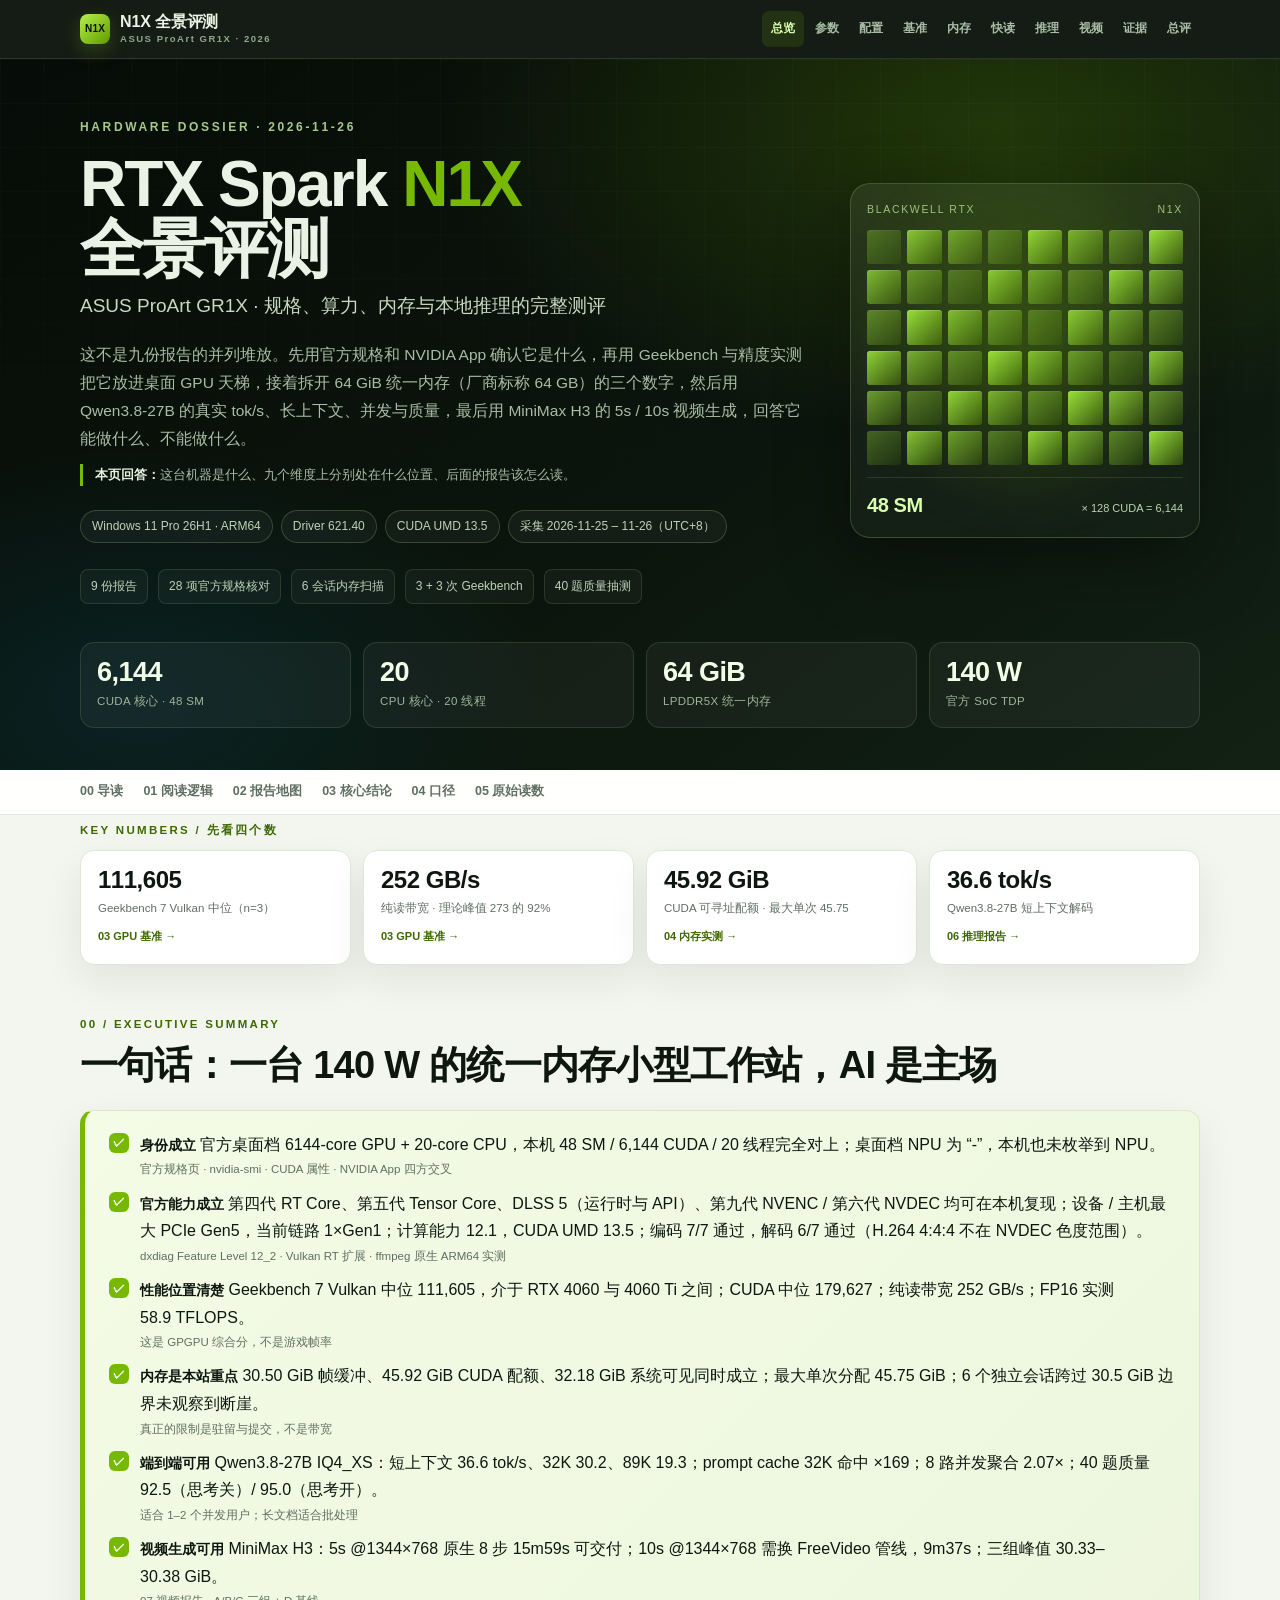
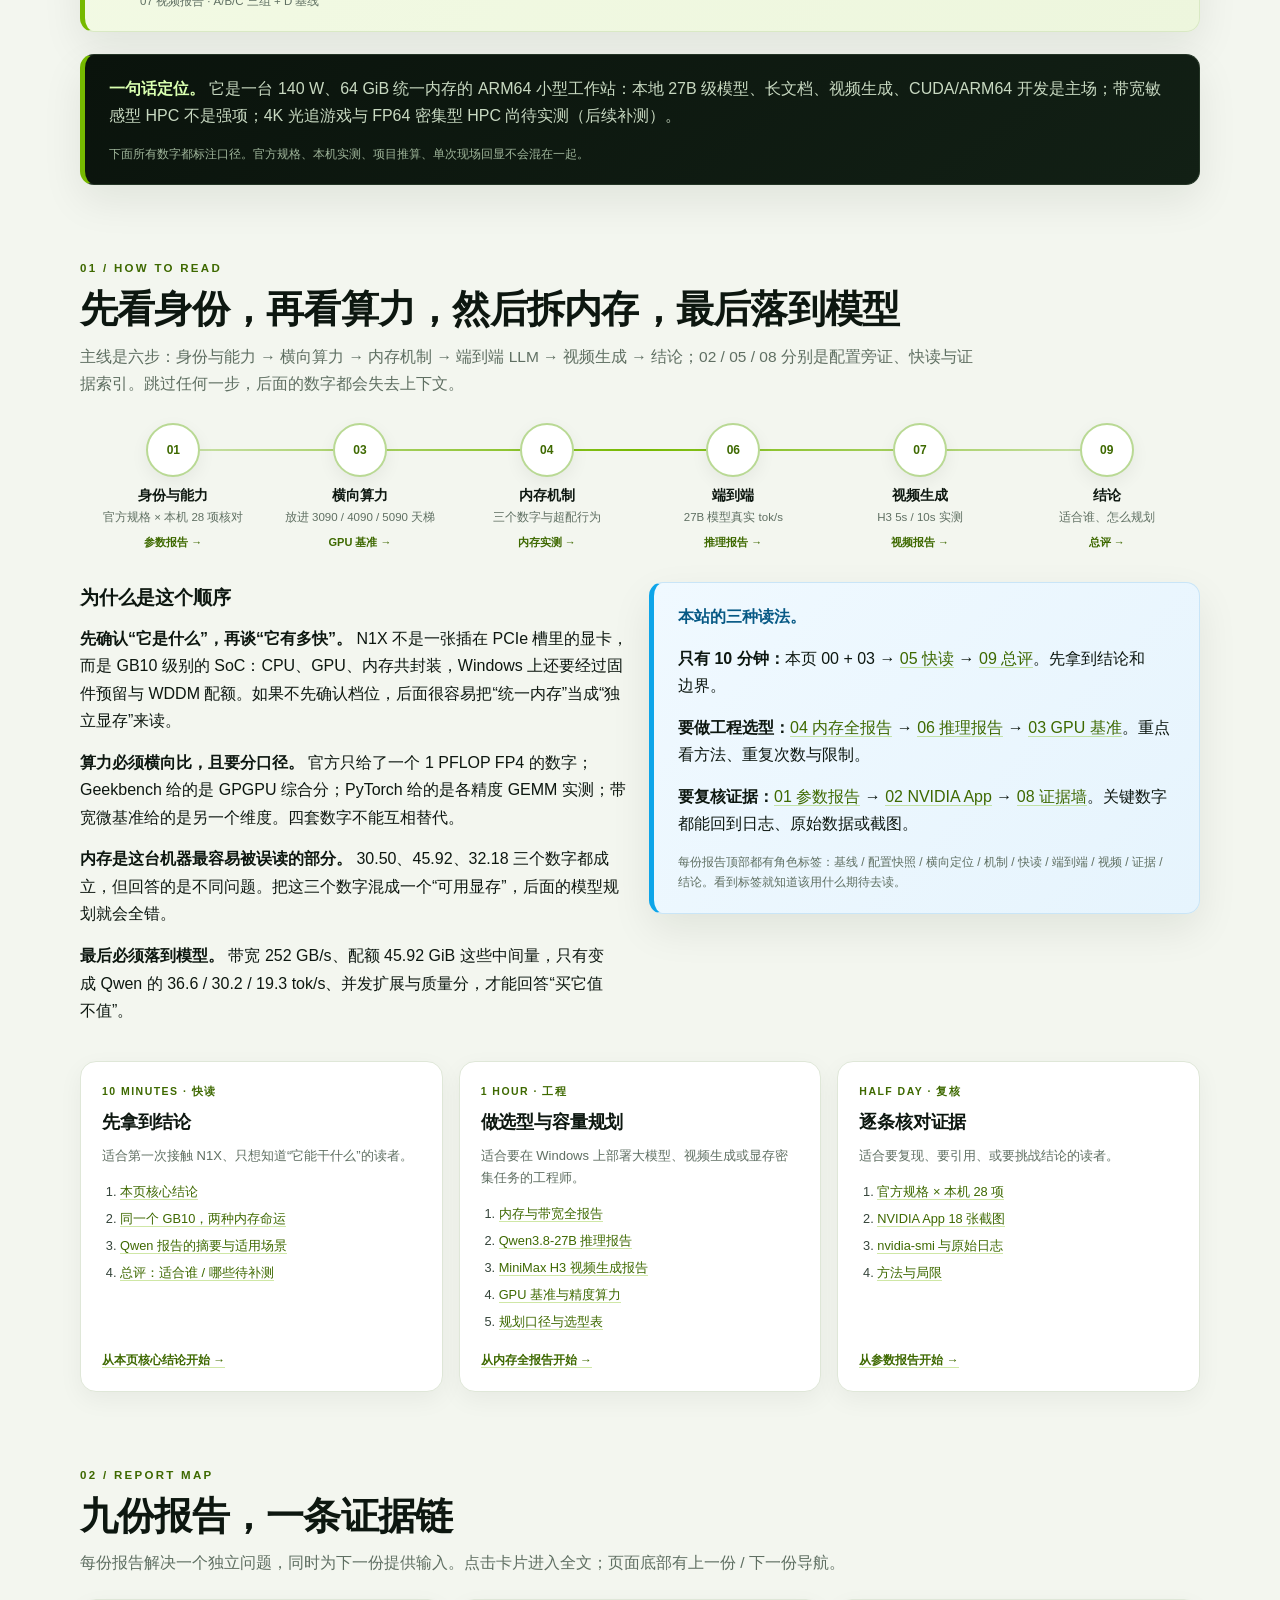
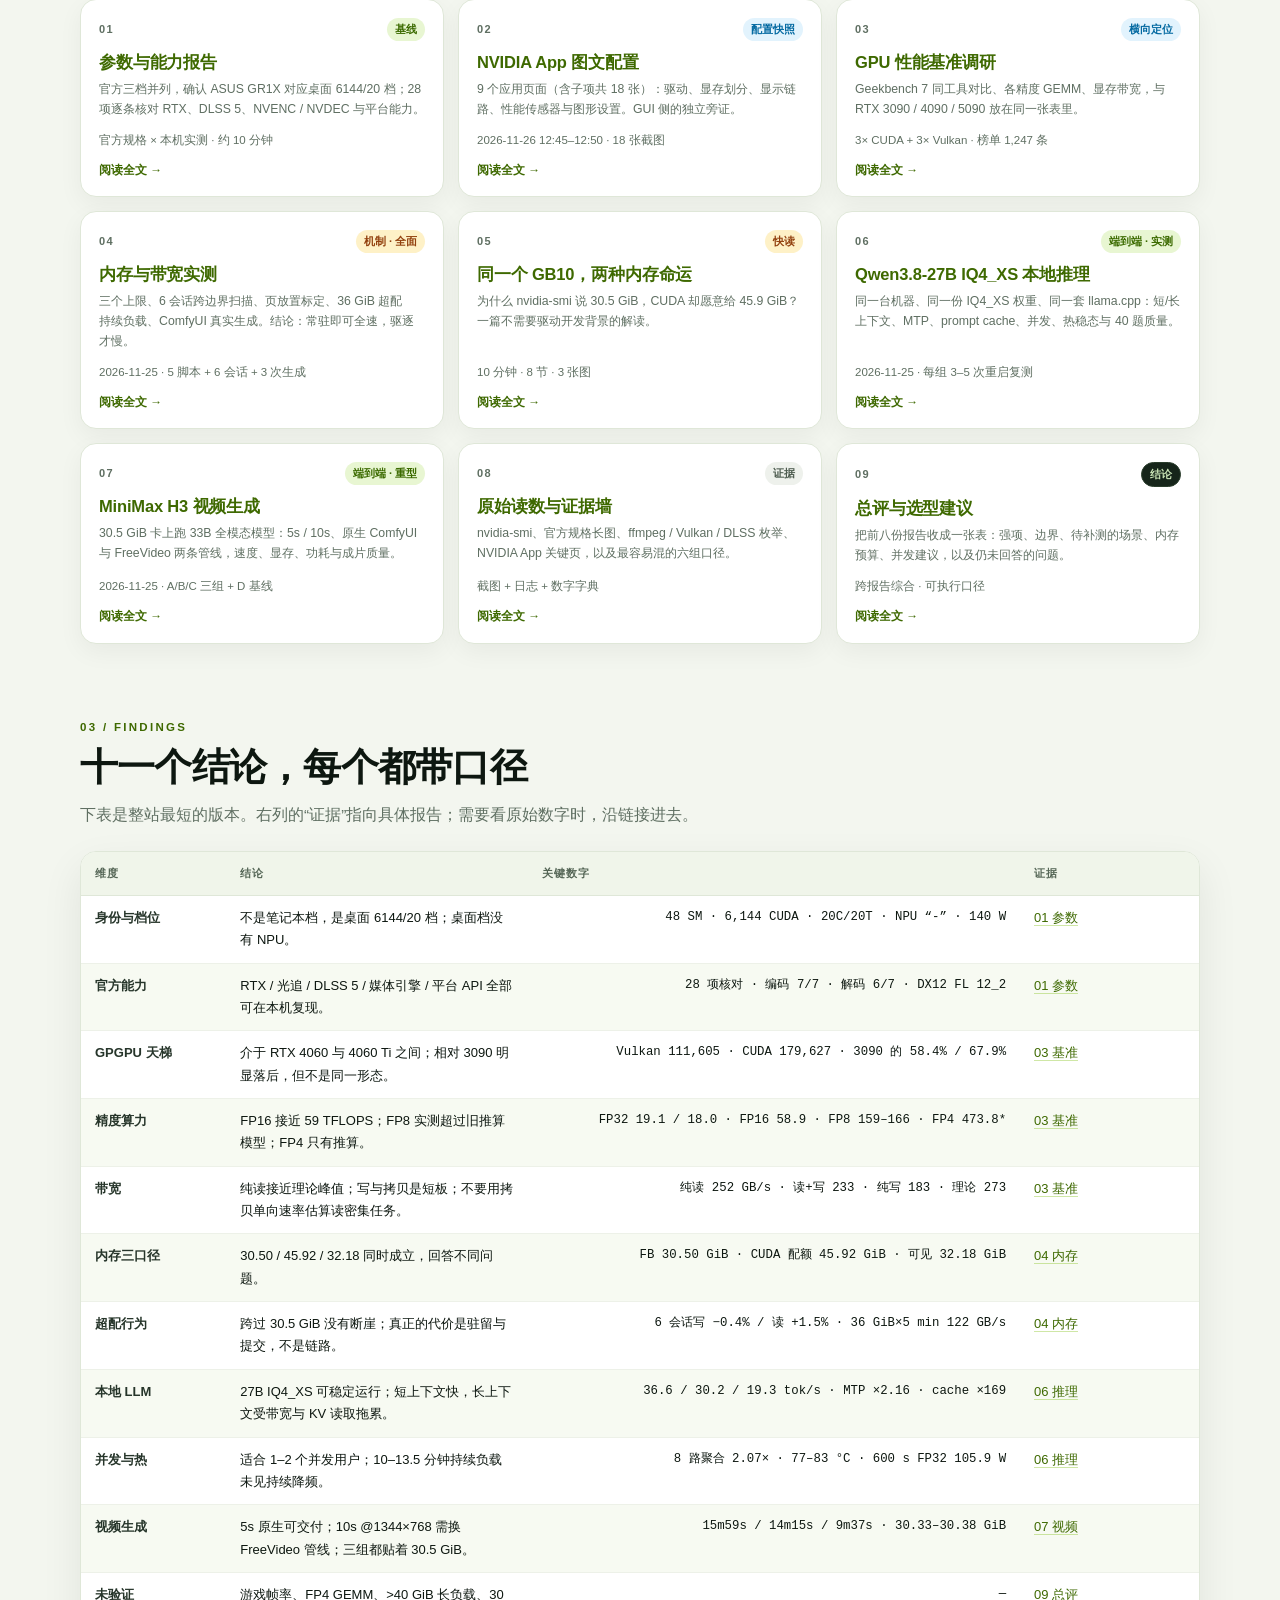
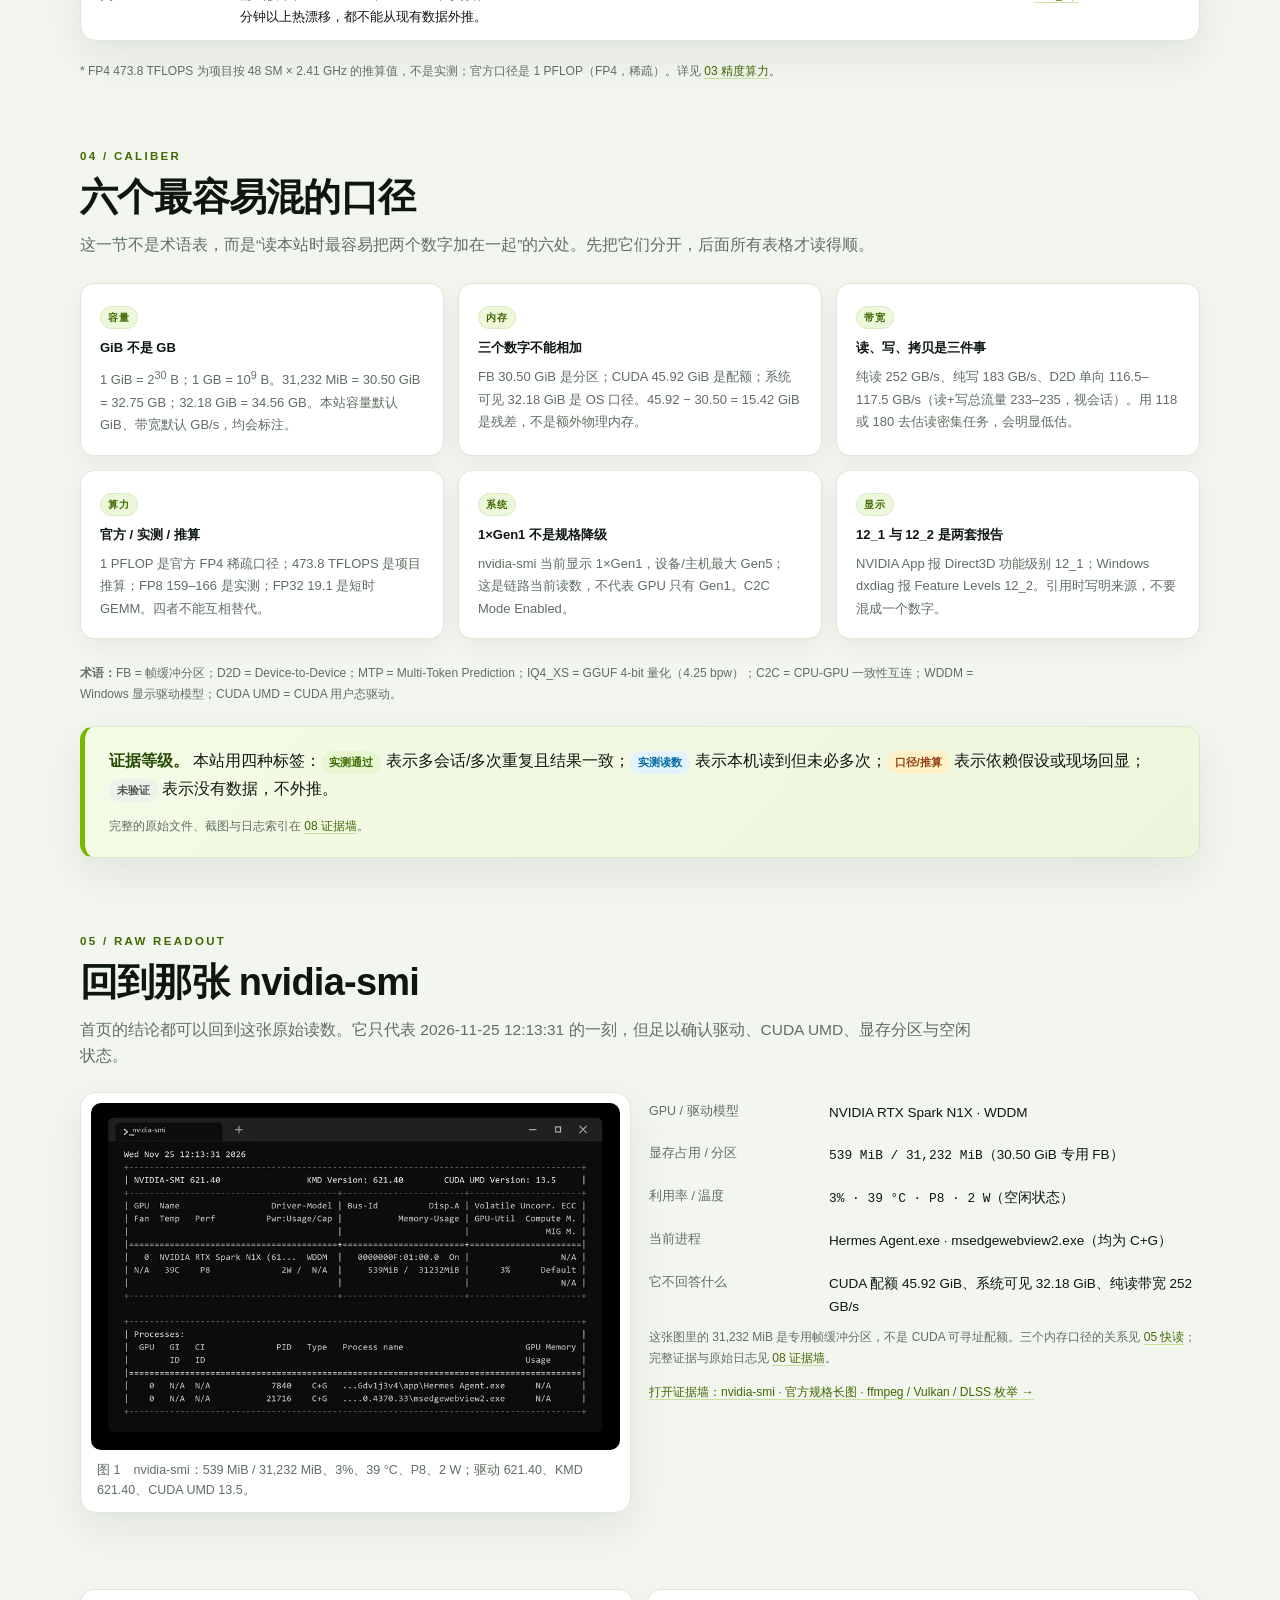
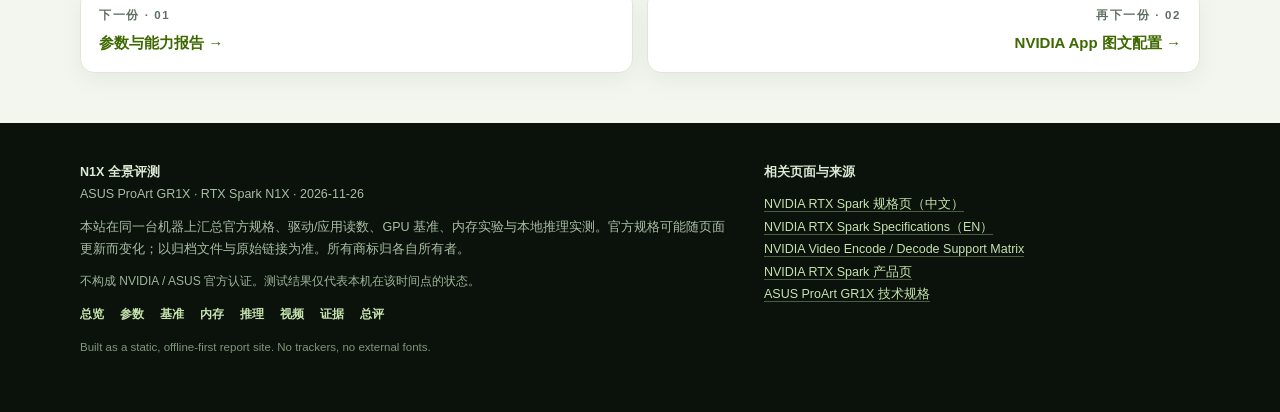
==== index.html @ 232b4c3b "站点发布版：N1X RTX Spark 全景评测（9 份报告 + 总览） 纯静态站点，WebP 图片与证据截图；原始日志不随仓库发布。发布用 Actions 白名单，只上传 HTML / assets" ====
<!doctype html>
<html lang="zh-CN">
<head>
<meta charset="utf-8">
<meta name="viewport" content="width=device-width,initial-scale=1">
<title>RTX Spark N1X 全景评测 · ASUS ProArt GR1X</title>
<meta name="description" content="ASUS ProArt GR1X（NVIDIA RTX Spark N1X）的规格、算力、内存与本地推理完整评测。九份报告组成一条证据链：官方规格、NVIDIA App、GPU 基准、内存实测与快读、Qwen3.8-27B 推理、MiniMax H3 视频生成、证据墙与总评。">
<link rel="stylesheet" href="assets/site.css">
<link rel="icon" href="assets/favicon.svg" type="image/svg+xml">
</head>
<body>
<a class="skip-link" href="#main">跳到正文</a>
<div class="progress-bar" aria-hidden="true"></div>

<header class="topbar">
  <div class="wrap">
    <a class="brand" href="index.html"><span class="mark">N1X</span><span>N1X 全景评测<small>ASUS ProArt GR1X · 2026</small></span></a>
    <button class="nav-toggle" type="button" aria-expanded="false" aria-controls="site-nav">目录</button>
    <nav class="nav" id="site-nav" aria-label="站点导航">
      <a href="index.html" class="active">总览</a>
      <a href="spec.html">参数</a>
      <a href="nvidia-app.html">配置</a>
      <a href="benchmark.html">基准</a>
      <a href="memory.html">内存</a>
      <a href="memory-story.html">快读</a>
      <a href="qwen.html">推理</a>
      <a href="h3.html">视频</a>
      <a href="evidence.html">证据</a>
      <a href="verdict.html">总评</a>
    </nav>
  </div>
</header>

<header class="hero">
  <div class="wrap hero-grid">
    <div>
      <div class="eyebrow">Hardware dossier · 2026-11-26</div>
      <h1>RTX Spark <span>N1X</span><br>全景评测</h1>
      <p class="sub">ASUS ProArt GR1X · 规格、算力、内存与本地推理的完整测评</p>
      <p class="lede">这不是九份报告的并列堆放。先用官方规格和 NVIDIA App 确认它是什么，再用 Geekbench 与精度实测把它放进桌面 GPU 天梯，接着拆开 64 GiB 统一内存（厂商标称 64 GB）的三个数字，然后用 Qwen3.8-27B 的真实 tok/s、长上下文、并发与质量，最后用 MiniMax H3 的 5s / 10s 视频生成，回答它能做什么、不能做什么。</p>
    <p class="page-q"><b>本页回答：</b>这台机器是什么、九个维度上分别处在什么位置、后面的报告该怎么读。</p>
      <div class="meta">
        <span>Windows 11 Pro 26H1 · ARM64</span>
        <span>Driver 621.40</span>
        <span>CUDA UMD 13.5</span>
        <span>采集 2026-11-25 – 11-26（UTC+8）</span>
      </div>
      <div class="hero-notes">
        <span>9 份报告</span><span>28 项官方规格核对</span><span>6 会话内存扫描</span><span>3 + 3 次 Geekbench</span><span>40 题质量抽测</span>
      </div>
    </div>
    <div class="chip" aria-label="48 个 SM 示意图">
      <div class="chip-head"><span>Blackwell RTX</span><span>N1X</span></div>
      <div class="sm-grid">
        <i style="--o:0.35"></i><i style="--o:0.85"></i><i style="--o:0.64"></i><i style="--o:0.42"></i><i style="--o:0.92"></i><i style="--o:0.71"></i><i style="--o:0.49"></i><i style="--o:0.99"></i>
        <i style="--o:0.78"></i><i style="--o:0.56"></i><i style="--o:0.35"></i><i style="--o:0.85"></i><i style="--o:0.64"></i><i style="--o:0.42"></i><i style="--o:0.92"></i><i style="--o:0.71"></i>
        <i style="--o:0.49"></i><i style="--o:0.99"></i><i style="--o:0.78"></i><i style="--o:0.56"></i><i style="--o:0.35"></i><i style="--o:0.85"></i><i style="--o:0.64"></i><i style="--o:0.42"></i>
        <i style="--o:0.92"></i><i style="--o:0.71"></i><i style="--o:0.49"></i><i style="--o:0.99"></i><i style="--o:0.78"></i><i style="--o:0.56"></i><i style="--o:0.35"></i><i style="--o:0.85"></i>
        <i style="--o:0.64"></i><i style="--o:0.42"></i><i style="--o:0.92"></i><i style="--o:0.71"></i><i style="--o:0.49"></i><i style="--o:0.99"></i><i style="--o:0.78"></i><i style="--o:0.56"></i>
        <i style="--o:0.35"></i><i style="--o:0.85"></i><i style="--o:0.64"></i><i style="--o:0.42"></i><i style="--o:0.92"></i><i style="--o:0.71"></i><i style="--o:0.49"></i><i style="--o:0.99"></i>
      </div>
      <div class="chip-foot"><b>48 SM</b><span>× 128 CUDA = 6,144</span></div>
    </div>
  </div>
  <div class="wrap stat-grid">
    <div class="stat"><b>6,144</b><span>CUDA 核心 · 48 SM</span></div>
    <div class="stat"><b>20</b><span>CPU 核心 · 20 线程</span></div>
    <div class="stat"><b>64 GiB</b><span>LPDDR5X 统一内存</span></div>
    <div class="stat"><b>140 W</b><span>官方 SoC TDP</span></div>
  </div>
</header>

<nav class="toc" aria-label="本页目录">
  <div class="wrap">
    <a href="#summary">00 导读</a><a href="#logic">01 阅读逻辑</a><a href="#map">02 报告地图</a>
    <a href="#findings">03 核心结论</a><a href="#caliber">04 口径</a><a href="#raw">05 原始读数</a>
  </div>
</nav>

<main class="wrap" id="main">

<div class="kicker" style="margin:6px 0 10px">Key numbers / 先看四个数</div>
<div class="kpi-band" style="margin-top:0;margin-bottom:6px">
  <div class="kpi"><b>111,605</b><span>Geekbench 7 Vulkan 中位（n=3）</span><a href="benchmark.html#s-gb7">03 GPU 基准 →</a></div>
  <div class="kpi"><b>252 GB/s</b><span>纯读带宽 · 理论峰值 273 的 92%</span><a href="benchmark.html#s-bandwidth">03 GPU 基准 →</a></div>
  <div class="kpi"><b>45.92 GiB</b><span>CUDA 可寻址配额 · 最大单次 45.75</span><a href="memory.html#limits">04 内存实测 →</a></div>
  <div class="kpi"><b>36.6 tok/s</b><span>Qwen3.8-27B 短上下文解码</span><a href="qwen.html#results">06 推理报告 →</a></div>
</div>

<section id="summary">
  <div class="kicker">00 / Executive summary</div>
  <h2>一句话：一台 140 W 的统一内存小型工作站，AI 是主场</h2>
  <div class="callout">
    <ul class="checklist">
      <li><span class="ck">✓</span><div><b>身份成立</b> 官方桌面档 6144-core GPU + 20-core CPU，本机 48 SM / 6,144 CUDA / 20 线程完全对上；桌面档 NPU 为 “-”，本机也未枚举到 NPU。<span class="tiny">官方规格页 · nvidia-smi · CUDA 属性 · NVIDIA App 四方交叉</span></div></li>
      <li><span class="ck">✓</span><div><b>官方能力成立</b> 第四代 RT Core、第五代 Tensor Core、DLSS 5（运行时与 API）、第九代 NVENC / 第六代 NVDEC 均可在本机复现；设备 / 主机最大 PCIe Gen5，当前链路 1×Gen1；计算能力 12.1，CUDA UMD 13.5；编码 7/7 通过，解码 6/7 通过（H.264 4:4:4 不在 NVDEC 色度范围）。<span class="tiny">dxdiag Feature Level 12_2 · Vulkan RT 扩展 · ffmpeg 原生 ARM64 实测</span></div></li>
      <li><span class="ck">✓</span><div><b>性能位置清楚</b> Geekbench 7 Vulkan 中位 111,605，介于 RTX 4060 与 4060 Ti 之间；CUDA 中位 179,627；纯读带宽 252 GB/s；FP16 实测 58.9 TFLOPS。<span class="tiny">这是 GPGPU 综合分，不是游戏帧率</span></div></li>
      <li><span class="ck">✓</span><div><b>内存是本站重点</b> 30.50 GiB 帧缓冲、45.92 GiB CUDA 配额、32.18 GiB 系统可见同时成立；最大单次分配 45.75 GiB；6 个独立会话跨过 30.5 GiB 边界未观察到断崖。<span class="tiny">真正的限制是驻留与提交，不是带宽</span></div></li>
      <li><span class="ck">✓</span><div><b>端到端可用</b> Qwen3.8-27B IQ4_XS：短上下文 36.6 tok/s、32K 30.2、89K 19.3；prompt cache 32K 命中 ×169；8 路并发聚合 2.07×；40 题质量 92.5（思考关）/ 95.0（思考开）。<span class="tiny">适合 1–2 个并发用户；长文档适合批处理</span></div></li>
      <li><span class="ck">✓</span><div><b>视频生成可用</b> MiniMax H3：5s @1344×768 原生 8 步 15m59s 可交付；10s @1344×768 需换 FreeVideo 管线，9m37s；三组峰值 30.33–30.38 GiB。<span class="tiny">07 视频报告 · A/B/C 三组 + D 基线</span></div></li>
    </ul>
  </div>
  <div class="callout dark">
    <p><strong>一句话定位。</strong> 它是一台 140 W、64 GiB 统一内存的 ARM64 小型工作站：本地 27B 级模型、长文档、视频生成、CUDA/ARM64 开发是主场；带宽敏感型 HPC 不是强项；4K 光追游戏与 FP64 密集型 HPC 尚待实测（后续补测）。</p>
    <p class="small" style="color:#9fb59a;margin-bottom:0">下面所有数字都标注口径。官方规格、本机实测、项目推算、单次现场回显不会混在一起。</p>
  </div>
</section>

<section id="logic">
  <div class="kicker">01 / How to read</div>
  <h2>先看身份，再看算力，然后拆内存，最后落到模型</h2>
  <p class="lead">主线是六步：身份与能力 → 横向算力 → 内存机制 → 端到端 LLM → 视频生成 → 结论；02 / 05 / 08 分别是配置旁证、快读与证据索引。跳过任何一步，后面的数字都会失去上下文。</p>

  <div class="chain" aria-label="阅读逻辑链">
    <div class="chain-step"><div class="dot">01</div><div><b>身份与能力</b><span>官方规格 × 本机 28 项核对</span><a href="spec.html">参数报告 →</a></div></div>
    <div class="chain-step"><div class="dot">03</div><div><b>横向算力</b><span>放进 3090 / 4090 / 5090 天梯</span><a href="benchmark.html">GPU 基准 →</a></div></div>
    <div class="chain-step"><div class="dot">04</div><div><b>内存机制</b><span>三个数字与超配行为</span><a href="memory.html">内存实测 →</a></div></div>
    <div class="chain-step"><div class="dot">06</div><div><b>端到端</b><span>27B 模型真实 tok/s</span><a href="qwen.html">推理报告 →</a></div></div>
    <div class="chain-step"><div class="dot">07</div><div><b>视频生成</b><span>H3 5s / 10s 实测</span><a href="h3.html">视频报告 →</a></div></div>
    <div class="chain-step"><div class="dot">09</div><div><b>结论</b><span>适合谁、怎么规划</span><a href="verdict.html">总评 →</a></div></div>
  </div>

  <div class="grid-2" style="margin-top:28px">
    <div>
      <h3 style="margin-top:0">为什么是这个顺序</h3>
      <p><b>先确认“它是什么”，再谈“它有多快”。</b> N1X 不是一张插在 PCIe 槽里的显卡，而是 GB10 级别的 SoC：CPU、GPU、内存共封装，Windows 上还要经过固件预留与 WDDM 配额。如果不先确认档位，后面很容易把“统一内存”当成“独立显存”来读。</p>
      <p><b>算力必须横向比，且要分口径。</b> 官方只给了一个 1 PFLOP FP4 的数字；Geekbench 给的是 GPGPU 综合分；PyTorch 给的是各精度 GEMM 实测；带宽微基准给的是另一个维度。四套数字不能互相替代。</p>
      <p><b>内存是这台机器最容易被误读的部分。</b> 30.50、45.92、32.18 三个数字都成立，但回答的是不同问题。把这三个数字混成一个“可用显存”，后面的模型规划就会全错。</p>
      <p><b>最后必须落到模型。</b> 带宽 252 GB/s、配额 45.92 GiB 这些中间量，只有变成 Qwen 的 36.6 / 30.2 / 19.3 tok/s、并发扩展与质量分，才能回答“买它值不值”。</p>
    </div>
    <div class="callout blue" style="margin-top:0">
      <p><strong>本站的三种读法。</strong></p>
      <p><b>只有 10 分钟：</b>本页 00 + 03 → <a href="memory-story.html">05 快读</a> → <a href="verdict.html">09 总评</a>。先拿到结论和边界。</p>
      <p><b>要做工程选型：</b><a href="memory.html">04 内存全报告</a> → <a href="qwen.html">06 推理报告</a> → <a href="benchmark.html">03 GPU 基准</a>。重点看方法、重复次数与限制。</p>
      <p><b>要复核证据：</b><a href="spec.html">01 参数报告</a> → <a href="nvidia-app.html">02 NVIDIA App</a> → <a href="evidence.html">08 证据墙</a>。关键数字都能回到日志、原始数据或截图。</p>
      <p class="small" style="margin-bottom:0">每份报告顶部都有角色标签：基线 / 配置快照 / 横向定位 / 机制 / 快读 / 端到端 / 视频 / 证据 / 结论。看到标签就知道该用什么期待去读。</p>
    </div>
  </div>

  <div class="path-grid">
    <div class="path-card">
      <div class="time">10 minutes · 快读</div>
      <h3>先拿到结论</h3>
      <p>适合第一次接触 N1X、只想知道“它能干什么”的读者。</p>
      <ol>
        <li><a href="#findings">本页核心结论</a></li>
        <li><a href="memory-story.html">同一个 GB10，两种内存命运</a></li>
        <li><a href="qwen.html#s-summary">Qwen 报告的摘要与适用场景</a></li>
        <li><a href="verdict.html">总评：适合谁 / 哪些待补测</a></li>
      </ol>
      <div class="go"><a href="#findings">从本页核心结论开始 →</a></div>
    </div>
    <div class="path-card">
      <div class="time">1 hour · 工程</div>
      <h3>做选型与容量规划</h3>
      <p>适合要在 Windows 上部署大模型、视频生成或显存密集任务的工程师。</p>
      <ol>
        <li><a href="memory.html">内存与带宽全报告</a></li>
        <li><a href="qwen.html">Qwen3.8-27B 推理报告</a></li>
        <li><a href="h3.html">MiniMax H3 视频生成报告</a></li>
        <li><a href="benchmark.html">GPU 基准与精度算力</a></li>
        <li><a href="verdict.html#budget">规划口径与选型表</a></li>
      </ol>
      <div class="go"><a href="memory.html">从内存全报告开始 →</a></div>
    </div>
    <div class="path-card">
      <div class="time">Half day · 复核</div>
      <h3>逐条核对证据</h3>
      <p>适合要复现、要引用、或要挑战结论的读者。</p>
      <ol>
        <li><a href="spec.html">官方规格 × 本机 28 项</a></li>
        <li><a href="nvidia-app.html">NVIDIA App 18 张截图</a></li>
        <li><a href="evidence.html">nvidia-smi 与原始日志</a></li>
        <li><a href="benchmark.html#s-limits">方法与局限</a></li>
      </ol>
      <div class="go"><a href="spec.html">从参数报告开始 →</a></div>
    </div>
  </div>
</section>

<section id="map">
  <div class="kicker">02 / Report map</div>
  <h2>九份报告，一条证据链</h2>
  <p class="lead">每份报告解决一个独立问题，同时为下一份提供输入。点击卡片进入全文；页面底部有上一份 / 下一份导航。</p>

  <div class="report-grid">
    <a class="report-card" href="spec.html">
      <div class="report-top"><span class="report-no">01</span><span class="badge ok">基线</span></div>
      <h3>参数与能力报告</h3>
      <p>官方三档并列，确认 ASUS GR1X 对应桌面 6144/20 档；28 项逐条核对 RTX、DLSS 5、NVENC / NVDEC 与平台能力。</p>
      <div class="report-meta">官方规格 × 本机实测 · 约 10 分钟</div>
      <div class="report-go">阅读全文 →</div>
    </a>
    <a class="report-card" href="nvidia-app.html">
      <div class="report-top"><span class="report-no">02</span><span class="badge info">配置快照</span></div>
      <h3>NVIDIA App 图文配置</h3>
      <p>9 个应用页面（含子项共 18 张）：驱动、显存划分、显示链路、性能传感器与图形设置。GUI 侧的独立旁证。</p>
      <div class="report-meta">2026-11-26 12:45–12:50 · 18 张截图</div>
      <div class="report-go">阅读全文 →</div>
    </a>
    <a class="report-card" href="benchmark.html">
      <div class="report-top"><span class="report-no">03</span><span class="badge info">横向定位</span></div>
      <h3>GPU 性能基准调研</h3>
      <p>Geekbench 7 同工具对比、各精度 GEMM、显存带宽，与 RTX 3090 / 4090 / 5090 放在同一张表里。</p>
      <div class="report-meta">3× CUDA + 3× Vulkan · 榜单 1,247 条</div>
      <div class="report-go">阅读全文 →</div>
    </a>
    <a class="report-card" href="memory.html">
      <div class="report-top"><span class="report-no">04</span><span class="badge warn">机制 · 全面</span></div>
      <h3>内存与带宽实测</h3>
      <p>三个上限、6 会话跨边界扫描、页放置标定、36 GiB 超配持续负载、ComfyUI 真实生成。结论：常驻即可全速，驱逐才慢。</p>
      <div class="report-meta">2026-11-25 · 5 脚本 + 6 会话 + 3 次生成</div>
      <div class="report-go">阅读全文 →</div>
    </a>
    <a class="report-card" href="memory-story.html">
      <div class="report-top"><span class="report-no">05</span><span class="badge warn">快读</span></div>
      <h3>同一个 GB10，两种内存命运</h3>
      <p>为什么 nvidia-smi 说 30.5 GiB，CUDA 却愿意给 45.9 GiB？一篇不需要驱动开发背景的解读。</p>
      <div class="report-meta">10 分钟 · 8 节 · 3 张图</div>
      <div class="report-go">阅读全文 →</div>
    </a>
    <a class="report-card" href="qwen.html">
      <div class="report-top"><span class="report-no">06</span><span class="badge ok">端到端 · 实测</span></div>
      <h3>Qwen3.8-27B IQ4_XS 本地推理</h3>
      <p>同一台机器、同一份 IQ4_XS 权重、同一套 llama.cpp：短/长上下文、MTP、prompt cache、并发、热稳态与 40 题质量。</p>
      <div class="report-meta">2026-11-25 · 每组 3–5 次重启复测</div>
      <div class="report-go">阅读全文 →</div>
    </a>
    <a class="report-card" href="h3.html">
      <div class="report-top"><span class="report-no">07</span><span class="badge ok">端到端 · 重型</span></div>
      <h3>MiniMax H3 视频生成</h3>
      <p>30.5 GiB 卡上跑 33B 全模态模型：5s / 10s、原生 ComfyUI 与 FreeVideo 两条管线，速度、显存、功耗与成片质量。</p>
      <div class="report-meta">2026-11-25 · A/B/C 三组 + D 基线</div>
      <div class="report-go">阅读全文 →</div>
    </a>
    <a class="report-card" href="evidence.html">
      <div class="report-top"><span class="report-no">08</span><span class="badge gray">证据</span></div>
      <h3>原始读数与证据墙</h3>
      <p>nvidia-smi、官方规格长图、ffmpeg / Vulkan / DLSS 枚举、NVIDIA App 关键页，以及最容易混的六组口径。</p>
      <div class="report-meta">截图 + 日志 + 数字字典</div>
      <div class="report-go">阅读全文 →</div>
    </a>
    <a class="report-card" href="verdict.html">
      <div class="report-top"><span class="report-no">09</span><span class="badge dark">结论</span></div>
      <h3>总评与选型建议</h3>
      <p>把前八份报告收成一张表：强项、边界、待补测的场景、内存预算、并发建议，以及仍未回答的问题。</p>
      <div class="report-meta">跨报告综合 · 可执行口径</div>
      <div class="report-go">阅读全文 →</div>
    </a>
  </div>
</section>

<section id="findings">
  <div class="kicker">03 / Findings</div>
  <h2>十一个结论，每个都带口径</h2>
  <p class="lead">下表是整站最短的版本。右列的“证据”指向具体报告；需要看原始数字时，沿链接进去。</p>
  <div class="table-wrap">
    <table class="findings-table">
      <thead><tr><th>维度</th><th>结论</th><th>关键数字</th><th>证据</th></tr></thead>
      <tbody>
        <tr><td class="dim">身份与档位</td><td>不是笔记本档，是桌面 6144/20 档；桌面档没有 NPU。</td><td class="num">48 SM · 6,144 CUDA · 20C/20T · NPU “-” · 140 W</td><td><a href="spec.html#identity">01 参数</a></td></tr>
        <tr><td class="dim">官方能力</td><td>RTX / 光追 / DLSS 5 / 媒体引擎 / 平台 API 全部可在本机复现。</td><td class="num">28 项核对 · 编码 7/7 · 解码 6/7 · DX12 FL 12_2</td><td><a href="spec.html#compare">01 参数</a></td></tr>
        <tr><td class="dim">GPGPU 天梯</td><td>介于 RTX 4060 与 4060 Ti 之间；相对 3090 明显落后，但不是同一形态。</td><td class="num">Vulkan 111,605 · CUDA 179,627 · 3090 的 58.4% / 67.9%</td><td><a href="benchmark.html#s-gb7">03 基准</a></td></tr>
        <tr><td class="dim">精度算力</td><td>FP16 接近 59 TFLOPS；FP8 实测超过旧推算模型；FP4 只有推算。</td><td class="num">FP32 19.1 / 18.0 · FP16 58.9 · FP8 159–166 · FP4 473.8*</td><td><a href="benchmark.html#s-precision">03 基准</a></td></tr>
        <tr><td class="dim">带宽</td><td>纯读接近理论峰值；写与拷贝是短板；不要用拷贝单向速率估算读密集任务。</td><td class="num">纯读 252 GB/s · 读+写 233 · 纯写 183 · 理论 273</td><td><a href="benchmark.html#s-bandwidth">03 基准</a></td></tr>
        <tr><td class="dim">内存三口径</td><td>30.50 / 45.92 / 32.18 同时成立，回答不同问题。</td><td class="num">FB 30.50 GiB · CUDA 配额 45.92 GiB · 可见 32.18 GiB</td><td><a href="memory.html#limits">04 内存</a></td></tr>
        <tr><td class="dim">超配行为</td><td>跨过 30.5 GiB 没有断崖；真正的代价是驻留与提交，不是链路。</td><td class="num">6 会话写 −0.4% / 读 +1.5% · 36 GiB×5 min 122 GB/s</td><td><a href="memory.html#scan">04 内存</a></td></tr>
        <tr><td class="dim">本地 LLM</td><td>27B IQ4_XS 可稳定运行；短上下文快，长上下文受带宽与 KV 读取拖累。</td><td class="num">36.6 / 30.2 / 19.3 tok/s · MTP ×2.16 · cache ×169</td><td><a href="qwen.html#results">06 推理</a></td></tr>
        <tr><td class="dim">并发与热</td><td>适合 1–2 个并发用户；10–13.5 分钟持续负载未见持续降频。</td><td class="num">8 路聚合 2.07× · 77–83 °C · 600 s FP32 105.9 W</td><td><a href="qwen.html#thermal">06 推理</a></td></tr>
        <tr><td class="dim">视频生成</td><td>5s 原生可交付；10s @1344×768 需换 FreeVideo 管线；三组都贴着 30.5 GiB。</td><td class="num">15m59s / 14m15s / 9m37s · 30.33–30.38 GiB</td><td><a href="h3.html#s-summary">07 视频</a></td></tr>
        <tr><td class="dim">未验证</td><td>游戏帧率、FP4 GEMM、&gt;40 GiB 长负载、30 分钟以上热漂移，都不能从现有数据外推。</td><td class="num">—</td><td><a href="verdict.html#open">09 总评</a></td></tr>
      </tbody>
    </table>
  </div>
  <p class="small">* FP4 473.8 TFLOPS 为项目按 48 SM × 2.41 GHz 的推算值，不是实测；官方口径是 1 PFLOP（FP4，稀疏）。详见 <a href="benchmark.html#s-precision">03 精度算力</a>。</p>
</section>


<section id="caliber">
  <div class="kicker">04 / Caliber</div>
  <h2>六个最容易混的口径</h2>
  <p class="lead">这一节不是术语表，而是“读本站时最容易把两个数字加在一起”的六处。先把它们分开，后面所有表格才读得顺。</p>
  <div class="notes">
    <div class="note-card"><span class="tag">容量</span><b>GiB 不是 GB</b><p>1 GiB = 2<sup>30</sup> B；1 GB = 10<sup>9</sup> B。31,232 MiB = 30.50 GiB = 32.75 GB；32.18 GiB = 34.56 GB。本站容量默认 GiB、带宽默认 GB/s，均会标注。</p></div>
    <div class="note-card"><span class="tag">内存</span><b>三个数字不能相加</b><p>FB 30.50 GiB 是分区；CUDA 45.92 GiB 是配额；系统可见 32.18 GiB 是 OS 口径。45.92 − 30.50 = 15.42 GiB 是残差，不是额外物理内存。</p></div>
    <div class="note-card"><span class="tag">带宽</span><b>读、写、拷贝是三件事</b><p>纯读 252 GB/s、纯写 183 GB/s、D2D 单向 116.5–117.5 GB/s（读+写总流量 233–235，视会话）。用 118 或 180 去估读密集任务，会明显低估。</p></div>
    <div class="note-card"><span class="tag">算力</span><b>官方 / 实测 / 推算</b><p>1 PFLOP 是官方 FP4 稀疏口径；473.8 TFLOPS 是项目推算；FP8 159–166 是实测；FP32 19.1 是短时 GEMM。四者不能互相替代。</p></div>
    <div class="note-card"><span class="tag">系统</span><b>1×Gen1 不是规格降级</b><p>nvidia-smi 当前显示 1×Gen1，设备/主机最大 Gen5；这是链路当前读数，不代表 GPU 只有 Gen1。C2C Mode Enabled。</p></div>
    <div class="note-card"><span class="tag">显示</span><b>12_1 与 12_2 是两套报告</b><p>NVIDIA App 报 Direct3D 功能级别 12_1；Windows dxdiag 报 Feature Levels 12_2。引用时写明来源，不要混成一个数字。</p></div>
  </div>
  <p class="small" style="margin-top:14px"><b>术语：</b>FB = 帧缓冲分区；D2D = Device-to-Device；MTP = Multi-Token Prediction；IQ4_XS = GGUF 4-bit 量化（4.25 bpw）；C2C = CPU-GPU 一致性互连；WDDM = Windows 显示驱动模型；CUDA UMD = CUDA 用户态驱动。</p>
  <div class="callout">
    <p><strong>证据等级。</strong> 本站用四种标签：<span class="badge ok">实测通过</span> 表示多会话/多次重复且结果一致；<span class="badge info">实测读数</span> 表示本机读到但未必多次；<span class="badge warn">口径/推算</span> 表示依赖假设或现场回显；<span class="badge gray">未验证</span> 表示没有数据，不外推。</p>
    <p class="small" style="margin-bottom:0">完整的原始文件、截图与日志索引在 <a href="evidence.html">08 证据墙</a>。</p>
  </div>
</section>

<section id="raw">
  <div class="kicker">05 / Raw readout</div>
  <h2>回到那张 nvidia-smi</h2>
  <p class="lead">首页的结论都可以回到这张原始读数。它只代表 2026-11-25 12:13:31 的一刻，但足以确认驱动、CUDA UMD、显存分区与空闲状态。</p>
  <div class="grid-2">
    <figure style="margin-top:0">
      <img src="assets/img/nvidia-smi.webp" alt="nvidia-smi 原始输出截图" width="884" height="580" loading="lazy" decoding="async">
      <figcaption>图 1　nvidia-smi：539 MiB / 31,232 MiB、3%、39 °C、P8、2 W；驱动 621.40、KMD 621.40、CUDA UMD 13.5。</figcaption>
    </figure>
    <div>
      <div class="kv">
        <div class="k">GPU / 驱动模型</div><div class="v">NVIDIA RTX Spark N1X · WDDM</div>
        <div class="k">显存占用 / 分区</div><div class="v"><span class="num">539 MiB / 31,232 MiB</span>（30.50 GiB 专用 FB）</div>
        <div class="k">利用率 / 温度</div><div class="v"><span class="num">3% · 39 °C · P8 · 2 W</span>（空闲状态）</div>
        <div class="k">当前进程</div><div class="v">Hermes Agent.exe · msedgewebview2.exe（均为 C+G）</div>
        <div class="k">它不回答什么</div><div class="v">CUDA 配额 45.92 GiB、系统可见 32.18 GiB、纯读带宽 252 GB/s</div>
      </div>
      <p class="small">这张图里的 31,232 MiB 是专用帧缓冲分区，不是 CUDA 可寻址配额。三个内存口径的关系见 <a href="memory-story.html">05 快读</a>；完整证据与原始日志见 <a href="evidence.html">08 证据墙</a>。</p>
      <p class="small" style="margin-bottom:0"><a href="evidence.html">打开证据墙：nvidia-smi · 官方规格长图 · ffmpeg / Vulkan / DLSS 枚举 →</a></p>
    </div>
  </div>
</section>

<div class="page-nav">
  <a href="spec.html"><span class="label">下一份 · 01</span><b>参数与能力报告 →</b></a>
  <a class="next" href="nvidia-app.html"><span class="label">再下一份 · 02</span><b>NVIDIA App 图文配置 →</b></a>
</div>

</main>

<footer>
  <div class="wrap">
    <div>
      <p><b>N1X 全景评测</b><br>ASUS ProArt GR1X · RTX Spark N1X · 2026-11-26</p>
      <p>本站在同一台机器上汇总官方规格、驱动/应用读数、GPU 基准、内存实验与本地推理实测。官方规格可能随页面更新而变化；以归档文件与原始链接为准。所有商标归各自所有者。</p>
      <p class="small">不构成 NVIDIA / ASUS 官方认证。测试结果仅代表本机在该时间点的状态。</p>
      <div class="foot-links">
        <a href="index.html">总览</a><a href="spec.html">参数</a><a href="benchmark.html">基准</a><a href="memory.html">内存</a><a href="qwen.html">推理</a><a href="h3.html">视频</a><a href="evidence.html">证据</a><a href="verdict.html">总评</a>
      </div>
      <p class="foot-note">Built as a static, offline-first report site. No trackers, no external fonts.</p>
    </div>
    <div class="src-list">
      <p><b>相关页面与来源</b></p>
      <p><a href="https://www.nvidia.cn/products/rtx-spark/specifications/">NVIDIA RTX Spark 规格页（中文）</a><br>
      <a href="https://www.nvidia.com/en-us/products/rtx-spark/specifications/">NVIDIA RTX Spark Specifications（EN）</a><br>
      <a href="https://developer.nvidia.com/video-encode-and-decode-gpu-support-matrix-new">NVIDIA Video Encode / Decode Support Matrix</a><br>
      <a href="https://www.nvidia.com/en-us/products/rtx-spark/">NVIDIA RTX Spark 产品页</a><br>
      <a href="https://www.asus.com.cn/displays-desktops/mini-pcs/proart-mini-pc-series/proart-gr1x-mini-pc/techspec/">ASUS ProArt GR1X 技术规格</a></p>
    </div>
  </div>
</footer>
<script src="assets/site.js"></script>
</body>
</html>
---- assets/site.css ----
/* ==========================================================================
   N1X 全景评测 · shared design system
   Palette follows the RTX Spark N1X 参数报告 (green / dark / paper)
   ========================================================================== */
:root{
  --bg:#f3f6ef; --card:#ffffff; --ink:#0d1710; --muted:#5f6f62;
  --line:#dfe7d8; --green:#76b900; --green-dark:#3e6900; --green-soft:#edf7d9;
  --dark:#08110a; --dark2:#101c12; --blue:#0ea5e9; --amber:#b45309; --red:#dc2626;
  --shadow:0 16px 40px rgba(13,23,16,.08);
  --shadow-sm:0 8px 24px rgba(13,23,16,.05);
  --radius:16px;
}
*{box-sizing:border-box}
html{scroll-behavior:smooth}
body{margin:0;background:var(--bg);color:var(--ink);font-family:"Segoe UI","Microsoft YaHei","PingFang SC",sans-serif;line-height:1.72;-webkit-font-smoothing:antialiased}
a{color:var(--green-dark);text-decoration:none;border-bottom:1px solid rgba(118,185,0,.35)}
a:hover{border-bottom-color:var(--green)}
img{max-width:100%}
.wrap{max-width:1180px;margin:0 auto;padding:0 30px}
.skip-link{position:absolute;left:-9999px;top:0;background:#fff;color:#000;padding:10px 14px;z-index:200}
.skip-link:focus{left:10px;top:10px}
:focus-visible{outline:3px solid rgba(118,185,0,.55);outline-offset:3px}

/* ---------- global top bar ---------- */
.topbar{position:sticky;top:0;z-index:60;background:rgba(7,14,8,.94);border-bottom:1px solid rgba(160,200,140,.16);backdrop-filter:blur(14px)}
.topbar .wrap{display:flex;align-items:center;justify-content:space-between;gap:20px;min-height:58px}
.brand{display:flex;align-items:center;gap:10px;color:#eaf4e4;border:0;font-weight:800;letter-spacing:-.01em;line-height:1.15}
.brand:hover{border:0;color:#fff}
.brand .mark{flex:0 0 30px;width:30px;height:30px;border-radius:8px;background:linear-gradient(135deg,#b7f04a,#5f9a00);display:grid;place-items:center;color:#071006;font-size:10px;font-weight:900;letter-spacing:.02em;box-shadow:0 6px 18px rgba(118,185,0,.25)}
.brand small{display:block;font-size:9.5px;letter-spacing:.16em;color:#8fa88a;font-weight:700;margin-top:2px}
.nav{display:flex;align-items:center;gap:2px;flex-wrap:wrap}
.nav a{color:#a9bda5;border:0;font-size:12.3px;font-weight:650;padding:7px 9px;border-radius:7px;white-space:nowrap}
.nav a:hover{background:rgba(255,255,255,.06);color:#e6f3df}
.nav a.active{color:#d9ffb0;background:rgba(118,185,0,.14)}
.nav-toggle{display:none;appearance:none;border:1px solid rgba(160,200,140,.28);background:rgba(255,255,255,.04);color:#dcead7;border-radius:8px;padding:7px 10px;font-size:12px;font-weight:700;cursor:pointer}
.progress-bar{position:fixed;left:0;top:0;height:2px;width:0;background:linear-gradient(90deg,var(--green),#c8f36b);z-index:100;transition:width .08s linear}

/* ---------- hero ---------- */
.hero{position:relative;overflow:hidden;background:
  radial-gradient(900px 500px at 78% 10%, rgba(118,185,0,.22), transparent 62%),
  radial-gradient(700px 420px at 10% 90%, rgba(14,165,233,.10), transparent 60%),
  linear-gradient(145deg,#060c07 0%,#0b150d 58%,#122114 100%);
  color:#e9f2e4;padding:58px 0 42px}
.hero:after{content:"";position:absolute;inset:0;background-image:linear-gradient(rgba(255,255,255,.03) 1px,transparent 1px),linear-gradient(90deg,rgba(255,255,255,.03) 1px,transparent 1px);background-size:44px 44px;pointer-events:none;mask-image:linear-gradient(180deg,rgba(0,0,0,.7),transparent 80%)}
.hero .wrap{position:relative;z-index:1}
.hero.compact{padding:42px 0 30px}
.hero.reader-hero{padding:52px 0 34px}
.eyebrow{font-size:12px;letter-spacing:.22em;text-transform:uppercase;color:#a6c98a;font-weight:700}
.hero h1{font-size:clamp(38px,5vw,64px);line-height:1.02;margin:14px 0 8px;letter-spacing:-.03em;font-weight:800}
.hero.compact h1{font-size:clamp(30px,4.2vw,52px);line-height:1.06}
.hero h1 span{color:var(--green)}
.hero .sub{font-size:19px;color:#c8d9c1;margin:0 0 18px;font-weight:500}
.hero .lede{max-width:790px;color:#a9bda5;font-size:15.5px;line-height:1.8;margin:0}
.hero-grid{display:grid;grid-template-columns:minmax(0,1.35fr) 350px;gap:44px;align-items:center}
.hero-grid.reader{grid-template-columns:minmax(0,1fr) 300px}
.meta{display:flex;flex-wrap:wrap;gap:8px;margin-top:24px}
.meta span{font-size:12px;color:#bed2b8;border:1px solid rgba(160,200,140,.25);background:rgba(255,255,255,.04);padding:5px 11px;border-radius:999px}
.crumbs{display:flex;flex-wrap:wrap;align-items:center;gap:8px;font-size:12px;color:#8fa88a;margin-bottom:16px}
.crumbs a{color:#b9d0b2;border:0;font-weight:650}
.crumbs a:hover{color:#d9ffb0}
.crumbs .sep{color:#68805f}
.roles{display:flex;flex-wrap:wrap;gap:8px;margin-top:16px}
.role-pill{display:inline-flex;align-items:center;gap:6px;font-size:11px;font-weight:800;letter-spacing:.04em;padding:5px 10px;border-radius:999px;background:rgba(118,185,0,.14);border:1px solid rgba(160,220,80,.28);color:#d9ffb0}
.role-pill.alt{background:rgba(14,165,233,.10);border-color:rgba(14,165,233,.28);color:#bae6fd}
.role-pill.gray{background:rgba(255,255,255,.06);border-color:rgba(255,255,255,.16);color:#cdd9c8}

/* chip / SM grid */
.chip{position:relative;background:linear-gradient(160deg,rgba(255,255,255,.07),rgba(255,255,255,.02));border:1px solid rgba(150,200,120,.25);border-radius:20px;padding:16px 16px 14px;box-shadow:0 24px 70px rgba(0,0,0,.35);backdrop-filter:blur(6px)}
.chip:before{content:"";position:absolute;inset:-22px;background:radial-gradient(circle at 50% 45%,rgba(118,185,0,.25),transparent 62%);filter:blur(18px);z-index:-1}
.chip-head{display:flex;justify-content:space-between;font-size:10.5px;letter-spacing:.16em;text-transform:uppercase;color:#9fc27f;margin-bottom:12px}
.sm-grid{display:grid;grid-template-columns:repeat(8,1fr);gap:6px}
.sm-grid i{display:block;aspect-ratio:1;border-radius:3px;background:linear-gradient(135deg,rgba(160,235,60,.95),rgba(118,185,0,.28));opacity:var(--o);box-shadow:inset 0 1px 0 rgba(255,255,255,.18)}
.chip-foot{display:flex;align-items:baseline;justify-content:space-between;margin-top:12px;padding-top:10px;border-top:1px solid rgba(160,200,140,.16);color:#bcd4b0;font-size:11px}
.chip-foot b{color:#d9ffb0;font-size:20px;letter-spacing:-.02em}
.stat-grid{display:grid;grid-template-columns:repeat(4,1fr);gap:12px;margin-top:38px}
.stat{background:rgba(255,255,255,.045);border:1px solid rgba(160,200,140,.16);border-radius:14px;padding:15px 16px}
.stat b{display:block;font-size:27px;line-height:1.1;color:#f2ffe8;letter-spacing:-.02em}
.stat span{display:block;font-size:11.5px;color:#9fb59a;margin-top:5px;letter-spacing:.03em}
.hero-notes{display:flex;flex-wrap:wrap;gap:10px;margin-top:26px}
.hero-notes span{font-size:12px;color:#bed2b8;background:rgba(255,255,255,.035);border:1px solid rgba(160,200,140,.16);border-radius:8px;padding:6px 10px}

/* ---------- TOC ---------- */
.toc{position:sticky;top:58px;z-index:30;background:rgba(255,255,255,.93);backdrop-filter:blur(12px);border-bottom:1px solid var(--line)}
.toc .wrap{display:flex;gap:20px;overflow-x:auto;padding-top:11px;padding-bottom:11px;font-size:12.5px;white-space:nowrap;scrollbar-width:thin}
.toc a{color:#5e6e60;border-bottom:none;font-weight:650}
.toc a:hover{color:var(--green-dark)}
.toc a.active{color:var(--green-dark);box-shadow:inset 0 -2px 0 var(--green)}

/* ---------- base content ---------- */
main{padding:22px 0 40px}
section{padding:44px 0 8px;scroll-margin-top:112px}
.kicker{font-size:11.5px;letter-spacing:.2em;text-transform:uppercase;color:var(--green-dark);font-weight:800}
h2{font-size:clamp(27px,3.2vw,38px);line-height:1.18;letter-spacing:-.02em;margin:8px 0 12px}
h3{font-size:19px;margin:30px 0 10px;letter-spacing:-.01em}
h4{font-size:15px;margin:20px 0 8px}
p{margin:0 0 14px}
ul,ol{margin:0 0 14px;padding-left:22px}
li{margin:0 0 6px}
.small{font-size:12px;color:var(--muted)}
.muted{color:var(--muted)}
.lead{font-size:15.5px;color:var(--muted);max-width:900px;margin:0 0 22px}
.center{text-align:center}
.nowrap{white-space:nowrap}
.num{font-family:"Cascadia Mono",Consolas,monospace;font-size:.95em}
code{font-family:"Cascadia Mono",Consolas,monospace;font-size:.9em;background:#eef3e8;border:1px solid #e2ead9;padding:1px 5px;border-radius:5px;word-break:break-word}
pre{background:#0b130d;color:#d6e5d3;border:1px solid #223225;border-radius:12px;padding:16px 18px;overflow:auto;font-family:"Cascadia Mono",Consolas,monospace;font-size:12px;line-height:1.65;max-width:100%}
pre .c{color:#7fa27f}
hr{border:0;border-top:1px solid var(--line);margin:28px 0}

/* ---------- callouts / cards ---------- */
.callout{background:linear-gradient(135deg,#f4fbe6,#edf6dd);border:1px solid #d9e9c4;border-left:5px solid var(--green);border-radius:14px;padding:20px 24px;margin:22px 0;box-shadow:var(--shadow)}
.callout strong{color:#284a00}
.callout p:last-child{margin-bottom:0}
.callout.blue{background:linear-gradient(135deg,#f0f9ff,#e6f4fd);border-color:#c9e5f7;border-left-color:var(--blue)}
.callout.blue strong{color:#075985}
.callout.amber{background:linear-gradient(135deg,#fffaf0,#fdf3df);border-color:#f0dfbc;border-left-color:var(--amber)}
.callout.amber strong{color:#7c3a06}
.callout.dark{background:linear-gradient(145deg,#0a130c,#122015);border-color:#243526;border-left-color:var(--green);color:#c8d9c1}
.callout.dark strong{color:#d9ffb0}
.notes{display:grid;grid-template-columns:repeat(3,1fr);gap:14px;margin:24px 0}
.notes.two{grid-template-columns:repeat(2,1fr)}
.notes.four{grid-template-columns:repeat(4,1fr)}
.note-card{background:var(--card);border:1px solid var(--line);border-radius:14px;padding:18px 19px;box-shadow:var(--shadow-sm)}
.note-card b{display:block;font-size:13px;margin-bottom:7px}
.note-card p{font-size:13px;color:var(--muted);margin:0}
.note-card .tag{display:inline-block;font-size:10px;font-weight:800;letter-spacing:.08em;text-transform:uppercase;color:var(--green-dark);background:var(--green-soft);border:1px solid #d9e9c4;border-radius:999px;padding:2px 7px;margin-bottom:8px}
.badge{display:inline-block;padding:2px 8px;border-radius:999px;font-size:11px;font-weight:700;line-height:1.7;white-space:nowrap}
.badge.ok{background:#e8f6d2;color:#3c6b00}
.badge.info{background:#e2f3fd;color:#0369a1}
.badge.warn{background:#fef1c7;color:#92400e}
.badge.no{background:#fee2e2;color:#b91c1c}
.badge.gray{background:#eef1ec;color:#4b5a4d}
.badge.dark{background:#16251a;color:#c9e3b5;border:1px solid #2a3d2c}

/* ---------- tables ---------- */
.table-wrap{background:var(--card);border:1px solid var(--line);border-radius:16px;overflow:auto;box-shadow:var(--shadow);margin:20px 0}
table{width:100%;border-collapse:collapse;font-size:13px}
th{text-align:left;background:#f0f5ea;color:#546555;font-size:11px;letter-spacing:.09em;text-transform:uppercase;padding:12px 14px;border-bottom:1px solid var(--line);font-weight:800;white-space:nowrap}
td{padding:11px 14px;border-bottom:1px solid #edf1e8;vertical-align:top}
tr:last-child td{border-bottom:none}
tbody tr:hover td{background:#fbfcf8}
td.dim{font-weight:700;color:#26352a;white-space:nowrap}
td.status{white-space:nowrap}
tr.group td{background:#eaf3df;color:#3e6900;font-size:11px;letter-spacing:.12em;text-transform:uppercase;font-weight:800;padding:8px 14px;border-bottom:1px solid #d8e8c8}
.table-wrap.compact table{font-size:12.3px}
.table-wrap.compact td,.table-wrap.compact th{padding:9px 11px}
.findings-table th:nth-child(1){width:13%}
.findings-table th:nth-child(2){width:27%}
.findings-table th:nth-child(3){width:44%}
.findings-table th:nth-child(4){width:16%}
.findings-table td:last-child{white-space:nowrap}
#s-profile .table-wrap td.dim{white-space:normal}
#s-profile .table-wrap td.dim .small{font-weight:400;color:var(--muted)}


/* ---------- figures ---------- */
figure{margin:24px 0;background:var(--card);border:1px solid var(--line);border-radius:16px;padding:10px;box-shadow:var(--shadow)}
figure img{display:block;width:100%;height:auto;border-radius:10px}
figcaption{font-size:12.5px;color:var(--muted);padding:10px 6px 2px;line-height:1.6}
figure.annot{position:relative}
.fig-note{padding:2px 4px 9px;text-align:right}
figure img{cursor:zoom-in}
.lightbox{position:fixed;inset:0;z-index:200;background:rgba(3,7,4,.975);display:none;align-items:center;justify-content:center;padding:24px;cursor:zoom-out}
.lightbox.open{display:flex}
.lightbox img{max-width:96vw;max-height:90vh;width:auto;height:auto;border-radius:8px;box-shadow:0 30px 90px rgba(0,0,0,.65);background:#fff;cursor:default}
.lightbox .lb-close{position:fixed;top:16px;right:18px;appearance:none;border:1px solid rgba(255,255,255,.25);background:rgba(10,20,12,.85);color:#eaf4e4;border-radius:999px;padding:7px 13px;font-size:12px;font-weight:700;cursor:pointer;z-index:2}
.lightbox .lb-close:hover{background:rgba(255,255,255,.16)}
.lightbox .lb-hint{position:fixed;left:0;right:0;bottom:14px;text-align:center;color:#9fb59a;font-size:12px;pointer-events:none}
.figure-scroll{max-height:760px;overflow:auto;border-radius:10px}
.figure-scroll img{border-radius:0}
.gallery{display:grid;grid-template-columns:1fr 1fr;gap:18px;margin:22px 0}
.gallery figure{margin:0}
.gallery.three{grid-template-columns:repeat(3,1fr)}
.gallery .shot{padding:8px}
.gallery .shot img{border:1px solid #e6ece1}
.grid-2{display:grid;grid-template-columns:1fr 1fr;gap:18px;align-items:start}
.grid-2>*{min-width:0}
.grid-2.wide-left{grid-template-columns:1.35fr 1fr}
.grid-2.wide-right{grid-template-columns:1fr 1.35fr}
.cards{display:grid;grid-template-columns:repeat(4,1fr);gap:12px;margin:18px 0}
.cards.two{grid-template-columns:repeat(2,1fr)}
.cards.three{grid-template-columns:repeat(3,1fr)}
.card{background:var(--card);border:1px solid var(--line);border-radius:14px;padding:17px 18px;box-shadow:var(--shadow-sm)}
.card b{display:block;font-size:23px;letter-spacing:-.02em}
.card span{display:block;font-size:11.5px;color:var(--muted);margin-top:4px}
.card .tool{display:block;font-size:10.5px;line-height:1.5;color:#8a948b;margin-top:4px}

/* ---------- checklist ---------- */
.checklist{list-style:none;margin:0;padding:0;display:grid;gap:11px}
.checklist li{display:flex;align-items:flex-start;gap:11px;margin:0}
.checklist .ck{flex:0 0 20px;width:20px;height:20px;border-radius:6px;background:var(--green);color:#fff;display:flex;align-items:center;justify-content:center;font-size:12px;font-weight:900;margin-top:2px}
.checklist b{font-size:14px}
.checklist .tiny{display:block;font-size:11.5px;line-height:1.6;color:var(--muted);margin-top:2px;font-weight:400}

/* ---------- method / kv ---------- */
.method-box{background:#f7faf2;border:1px solid #e1ead8;border-radius:12px;padding:14px 16px;margin:12px 0 16px}
.method-box p{font-size:12.5px;color:var(--muted);margin:0 0 6px}
.method-box p:last-child{margin-bottom:0}
.kv{display:grid;grid-template-columns:180px 1fr;gap:0}
.kv div{padding:9px 0;border-bottom:1px solid #edf1e8}
.kv div:nth-last-child(-n+2){border-bottom:none}
.kv .k{color:var(--muted);font-size:12.5px}
.kv .v{font-size:13.5px}

/* ---------- memory bars ---------- */
.mem-total{display:flex;justify-content:space-between;align-items:baseline;margin:18px 0 8px;font-size:12.5px;color:var(--muted)}
.mem-total b{font-size:20px;color:var(--ink)}
.mem-bar{display:flex;height:42px;border-radius:12px;overflow:hidden;border:1px solid var(--line);background:#eef3e8;box-shadow:inset 0 1px 3px rgba(0,0,0,.04)}
.mem-bar .seg{height:100%;display:flex;align-items:center;justify-content:center;font-size:11.5px;font-weight:800;color:#fff;white-space:nowrap;overflow:hidden;border-right:2px solid rgba(255,255,255,.7)}
.mem-bar .os{background:linear-gradient(180deg,#3b82f6,#2563eb)}
.mem-bar .fb{background:linear-gradient(180deg,#8fce00,#6fa900)}
.mem-bar .rsv{background:#cbd5e1;min-width:18px}
.mem-bar .quota{background:linear-gradient(180deg,#a6d84a,#76b900)}
.mem-bar .shared{background:linear-gradient(180deg,#f2c14e,#d99b12)}
.mem-legend{display:flex;flex-wrap:wrap;gap:16px;margin-top:11px;font-size:12px;color:var(--muted)}
.mem-legend i{display:inline-block;width:9px;height:9px;border-radius:2px;margin-right:6px}
.mem-legend .os{background:#2563eb}.mem-legend .fb{background:#6fa900}.mem-legend .rsv{background:#cbd5e1}
.mem-legend .quota{background:#76b900}.mem-legend .shared{background:#d99b12}

/* ---------- home components ---------- */
.kpi-band{display:grid;grid-template-columns:repeat(4,1fr);gap:12px;margin:-26px 0 0;position:relative;z-index:2}
.kpi{background:var(--card);border:1px solid var(--line);border-radius:14px;padding:16px 17px;box-shadow:var(--shadow)}
.kpi b{display:block;font-size:24px;letter-spacing:-.02em;line-height:1.1}
.kpi span{display:block;font-size:11.5px;color:var(--muted);margin-top:5px}
.kpi a{font-size:11px;font-weight:700;border:0;display:inline-block;margin-top:8px}
.path-grid{display:grid;grid-template-columns:repeat(3,1fr);gap:16px;margin:22px 0}
.path-card{background:var(--card);border:1px solid var(--line);border-radius:16px;padding:20px 21px;box-shadow:var(--shadow-sm);display:flex;flex-direction:column}
.path-card .time{font-size:10.5px;letter-spacing:.14em;text-transform:uppercase;color:var(--green-dark);font-weight:800}
.path-card h3{margin:7px 0 7px;font-size:18px}
.path-card p{font-size:13px;color:var(--muted);margin:0 0 14px}
.path-card ol{margin:0;padding-left:18px;font-size:12.8px;color:#35443a}
.path-card li{margin-bottom:5px}
.path-card .go{margin-top:auto;padding-top:12px;font-size:12px;font-weight:800}
.chain{display:grid;grid-template-columns:repeat(6,1fr);gap:0;margin:26px 0 8px;position:relative}
.chain:before{content:"";position:absolute;left:6%;right:6%;top:26px;height:2px;background:linear-gradient(90deg,#cfe3b5,#76b900,#cfe3b5);z-index:0}
.chain-step{position:relative;z-index:1;padding:0 10px;text-align:center}
.chain-step .dot{width:54px;height:54px;border-radius:50%;margin:0 auto 10px;background:var(--card);border:2px solid #b9d994;display:grid;place-items:center;font-size:12px;font-weight:900;color:var(--green-dark);box-shadow:0 6px 18px rgba(13,23,16,.06)}
.chain-step b{display:block;font-size:13.5px;line-height:1.3}
.chain-step span{display:block;font-size:11.5px;color:var(--muted);line-height:1.55;margin-top:4px}
.chain-step a{font-size:11px;border:0;font-weight:700;display:inline-block;margin-top:6px}
.report-grid{display:grid;grid-template-columns:repeat(3,1fr);gap:14px;margin:22px 0}
.report-card{background:var(--card);border:1px solid var(--line);border-radius:16px;padding:18px 18px 16px;box-shadow:var(--shadow-sm);display:flex;flex-direction:column;border-bottom:1px solid var(--line)!important;transition:transform .18s ease,box-shadow .18s ease}
.report-card:hover{transform:translateY(-3px);box-shadow:var(--shadow);border-color:#cfe3b5!important}
.report-top{display:flex;justify-content:space-between;align-items:center;gap:8px;margin-bottom:10px}
.report-no{font-size:11px;font-weight:900;letter-spacing:.12em;color:#8a9b87}
.report-card h3{font-size:16.5px;margin:0 0 7px;line-height:1.35}
.report-card p{font-size:12.3px;color:var(--muted);line-height:1.62;margin:0 0 12px}
.report-meta{font-size:10.8px;color:#8a948b;line-height:1.55;margin-top:auto}
.report-go{font-size:12px;font-weight:800;margin-top:10px}
.report-card.featured{grid-column:span 2;background:linear-gradient(160deg,#ffffff,#f7fbf0);border-color:#cfe3b5}
.report-card.featured h3{font-size:19px}
.timeline{position:relative;margin:24px 0 8px;padding-left:26px}
.timeline:before{content:"";position:absolute;left:8px;top:6px;bottom:6px;width:2px;background:linear-gradient(180deg,#cfe3b5,#9fc77a,#cfe3b5)}
.tl-item{position:relative;padding:0 0 18px 8px}
.tl-item:before{content:"";position:absolute;left:-24px;top:7px;width:10px;height:10px;border-radius:50%;background:var(--green);border:2px solid #fff;box-shadow:0 0 0 2px #d9e9c4}
.tl-item time{display:block;font-size:11px;letter-spacing:.05em;color:var(--green-dark);font-weight:800}
.tl-item b{display:block;font-size:13.5px;margin-top:2px}
.tl-item span{display:block;font-size:12.3px;color:var(--muted);line-height:1.55;margin-top:2px}
.verdict-grid{display:grid;grid-template-columns:1.15fr .85fr;gap:18px;margin:22px 0}
.verdict-main{background:linear-gradient(145deg,#08110a,#122015);color:#dcead7;border:1px solid #243526;border-radius:18px;padding:26px 28px;box-shadow:var(--shadow)}
.verdict-main .kicker{color:#a6c98a}
.verdict-main h2{color:#f2ffe8;margin-top:8px}
.verdict-main p{color:#b9cdb3;font-size:14px}
.verdict-main strong{color:#d9ffb0}
.verdict-side{display:grid;gap:12px}
.verdict-side .note-card{margin:0}

/* ---------- long-read article ---------- */
.reader{max-width:850px;margin:0 auto}
.reader p{font-size:16.5px;line-height:1.95;color:#26352a;margin:0 0 20px}
.reader h2{font-size:clamp(26px,3vw,34px);margin-top:0}
.reader h3{font-size:21px;margin:34px 0 12px}
.reader .sec-no{display:block;font-size:11px;letter-spacing:.2em;color:var(--green-dark);font-weight:800;margin-bottom:6px}
.reader .lead{font-size:18px;line-height:1.85;color:#3f5144;max-width:none}
.reader blockquote{margin:26px 0;padding:22px 26px;background:linear-gradient(135deg,#f4fbe6,#edf6dd);border-left:5px solid var(--green);border-radius:0 14px 14px 0;color:#284a00;font-size:17px;line-height:1.85}
.reader blockquote p:last-child{margin-bottom:0}
.reader .pull{margin:30px 0;padding:0 0 0 22px;border-left:4px solid var(--green);font-size:22px;line-height:1.55;font-weight:750;letter-spacing:-.015em;color:#1d3322}
.reader .aside{background:#f7faf2;border:1px solid #e1ead8;border-radius:14px;padding:18px 22px;margin:24px 0;font-size:13.5px;color:var(--muted)}
.reader .aside p{font-size:13.5px;line-height:1.8;margin-bottom:8px}
.reader .aside p:last-child{margin-bottom:0}
.reader .table-wrap{margin:26px 0}
.reader table{font-size:13px}
.reader figure{margin:28px 0}
.reader .small{font-size:12.5px}
.reader ul,.reader ol{font-size:15.5px;line-height:1.85}
.reader li{margin-bottom:8px}

/* ---------- page nav / footer ---------- */
.page-nav{display:grid;grid-template-columns:1fr 1fr;gap:14px;margin:44px 0 8px}
.page-nav a{display:block;background:var(--card);border:1px solid var(--line);border-radius:14px;padding:16px 18px;border-bottom:1px solid var(--line);box-shadow:var(--shadow-sm)}
.page-nav a:hover{border-color:#cfe3b5;border-bottom-color:#cfe3b5}
.page-nav .label{display:block;font-size:10.5px;letter-spacing:.14em;text-transform:uppercase;color:#8a9b87;font-weight:800}
.page-nav b{display:block;font-size:15px;margin-top:4px}
.page-nav .next{text-align:right}
footer{background:#0a120b;color:#a9bda5;margin-top:50px;padding:38px 0 44px}
footer b{color:#dcead7}
footer a{color:#c7e3ad;border-bottom-color:rgba(199,227,173,.35)}
footer .wrap{display:grid;grid-template-columns:1.2fr .8fr;gap:30px}
footer p{font-size:12.5px;line-height:1.8;margin:0 0 10px}
footer .foot-links{display:flex;flex-wrap:wrap;gap:10px 16px;font-size:12px;margin-top:12px}
footer .foot-links a{border:0;font-weight:650}
.src-list{font-size:12.5px;line-height:1.9}
.src-list a{display:inline}
.foot-note{font-size:11.5px;color:#7f9679;margin-top:12px}

/* ---------- utilities ---------- */
.tag-row{display:flex;flex-wrap:wrap;gap:8px;margin:10px 0 16px}
.tag-row span{font-size:11px;color:#546555;background:#f0f5ea;border:1px solid var(--line);border-radius:999px;padding:3px 9px;font-weight:650}
.rule{height:1px;background:var(--line);margin:30px 0}
.two-col-list{columns:2;column-gap:30px}
.two-col-list li{break-inside:avoid}
.highlight{background:linear-gradient(180deg,transparent 62%,rgba(118,185,0,.22) 62%)}
.sr-only{position:absolute;width:1px;height:1px;padding:0;margin:-1px;overflow:hidden;clip:rect(0,0,0,0);white-space:nowrap;border:0}

/* ---------- responsive ---------- */
@media (max-width:1080px){
  .nav a{font-size:11.7px;padding:6px 7px}
  .report-grid{grid-template-columns:repeat(2,1fr)}
  .cards,.notes.four{grid-template-columns:repeat(2,1fr)}
  .kpi-band{grid-template-columns:repeat(2,1fr)}
}
@media (max-width:900px){
  .hero-grid,.hero-grid.reader{grid-template-columns:1fr}
  .chip{max-width:380px}
  .stat-grid{grid-template-columns:1fr 1fr}
  .notes,.cards,.cards.three,.path-grid{grid-template-columns:1fr 1fr}
  .chain{grid-template-columns:1fr 1fr;gap:14px}
  .chain:before{display:none}
  .chain-step{text-align:left;display:flex;gap:12px;align-items:flex-start;padding:0}
  .chain-step .dot{margin:0;flex:0 0 46px;width:46px;height:46px}
  footer .wrap{grid-template-columns:1fr}
  .verdict-grid{grid-template-columns:1fr}
  .gallery.three{grid-template-columns:1fr 1fr}
  .nav{display:none}
  .nav.open{display:flex;position:absolute;left:0;right:0;top:58px;background:#0a130c;border-bottom:1px solid rgba(160,200,140,.18);padding:10px 18px;z-index:70}
  .nav-toggle{display:block}
  .topbar .wrap{min-height:56px}
  .toc{top:56px}
  section{scroll-margin-top:106px}
}
@media (max-width:620px){
  .wrap{padding:0 18px}
  .lightbox{overflow:auto;align-items:flex-start;justify-content:flex-start;padding:56px 12px 30px;cursor:default}
  .lightbox img{max-width:none;max-height:none}
  .stat-grid,.notes,.cards,.cards.two,.cards.three,.path-grid,.report-grid,.gallery,.gallery.three,.grid-2,.grid-2.wide-left,.grid-2.wide-right{grid-template-columns:1fr}
  .hero{padding-top:40px}
  .mem-bar .seg span{display:none}
  td.dim{white-space:normal}
  .kpi-band{grid-template-columns:1fr 1fr}
  .page-nav{grid-template-columns:1fr}
  .reader p{font-size:16px}
  .two-col-list{columns:1}
  .report-card.featured{grid-column:span 1}
  .kv{grid-template-columns:1fr}
  .kv div:nth-last-child(-n+2){border-bottom:1px solid #edf1e8}
  .kv div:last-child{border-bottom:none}
}


/* ---------- visual review fixes (2026-11-26) ---------- */
h1,h2,h3{text-wrap:balance}
p,li,figcaption{text-wrap:pretty}
main > section > p, main > section > ul, main > section > ol{max-width:900px}
td.num,th.num{text-align:right;font-variant-numeric:tabular-nums}
tbody tr:nth-child(even) td{background:#f7faf2}
tbody tr:hover td{background:#eef6e4}
tbody tr:hover td:first-child{background:#eef6e4}
.gallery{align-items:start}
.report-no,.page-nav .label,.report-meta,.card .tool{color:#5f6f62}
.report-meta,.card .tool,.page-nav .label{font-size:11.5px}
.page-nav .label{font-size:11.5px}
footer .small{color:#9fb59a}
.mem-bar .fb,.mem-bar .quota,.mem-bar .shared{color:#12200a}
figure img:hover{outline:2px solid rgba(118,185,0,.65);outline-offset:2px}
.gallery figure{position:relative}
.gallery figure::after{content:"⤢ 点击放大";position:absolute;top:12px;right:12px;z-index:2;padding:3px 9px;border-radius:999px;background:rgba(8,17,10,.74);color:#fff;font-size:11px;pointer-events:none}

.kpi a:hover{text-decoration:underline}
.lightbox.lb-large{overflow:auto;align-items:flex-start;justify-content:flex-start;padding:64px 24px}
.lightbox.lb-large img{max-width:none;max-height:none}

@media (max-width:1080px){
  .nav a{font-size:11.7px;padding:6px 7px}
}
@media (max-width:900px){
  .hero-grid .chip{justify-self:center;max-width:320px}
  .hero{padding:40px 0 32px}
  .toc a{display:inline-flex;align-items:center;min-height:34px}
  .nav.open a{min-height:44px;padding:10px 12px}
  .nav-toggle{min-height:40px;padding:9px 12px}
  figure{position:relative}
  figure::after{content:"⤢ 点击放大";position:absolute;top:16px;right:16px;z-index:2;
    padding:3px 9px;border-radius:999px;background:rgba(8,17,10,.74);
    color:#fff;font-size:11px;pointer-events:none}
}
@media (max-width:620px){
  .hero{padding:32px 0 26px}
  .stat-grid{grid-template-columns:1fr 1fr;gap:8px;margin-top:24px}
  .stat{padding:12px 14px}
  .stat b{font-size:22px}
  .chip{max-width:300px;padding:12px}
  .sm-grid{grid-template-columns:repeat(12,1fr);gap:4px}
  .chain-step:last-child{grid-column:1/-1}
  .toc .wrap{-webkit-mask-image:linear-gradient(90deg,transparent,#000 10px,#000 calc(100% - 10px),transparent);
    mask-image:linear-gradient(90deg,transparent,#000 10px,#000 calc(100% - 10px),transparent)}
  .figure-scroll img{width:1000px;max-width:none}

  /* findings table -> cards */
  .findings-table,.findings-table tbody,.findings-table tr,.findings-table td{display:block;width:auto}
  .findings-table thead{display:none}
  .findings-table tbody tr{padding:12px 14px;border-bottom:1px solid var(--line)}
  .findings-table tbody tr:nth-child(even){background:#f7faf2}
  .findings-table tbody tr:nth-child(even) td{background:transparent}
  .findings-table td{border:0;padding:2px 0;white-space:normal;text-align:left}
  .findings-table td.dim{font-size:11px;letter-spacing:.06em;color:var(--muted)}
  .findings-table td:nth-child(2){font-size:14px;line-height:1.65}
  .findings-table td:nth-child(3){font-size:12.5px;color:#35443a}
  .findings-table td:last-child{font-size:12px;margin-top:4px;white-space:normal}

  /* wide tables: explicit swipe hint + sticky first column */
  .table-wrap.is-scrollable::before{content:"← 左右滑动查看完整表格 →";position:sticky;left:0;
    display:block;width:max-content;padding:6px 12px;background:#f7faf2;
    border-bottom:1px solid var(--line);color:#5f6f62;font-size:11px}
  .table-wrap.is-scrollable td:first-child,.table-wrap.is-scrollable th:first-child{
    position:sticky;left:0;z-index:1;background:var(--card);box-shadow:1px 0 0 var(--line)}
  .table-wrap.is-scrollable tbody tr:nth-child(even) td:first-child{background:#f7faf2}
  .table-wrap.is-scrollable tbody tr:hover td:first-child{background:#eef6e4}
}

/* ---------- print ---------- */
@media print{
  body{background:#fff}
  .topbar,.toc,.progress-bar,.nav-toggle,.page-nav{display:none!important}
  .hero{background:#0b150d!important;-webkit-print-color-adjust:exact;print-color-adjust:exact}
  section{page-break-inside:auto;scroll-margin-top:0}
  figure,.table-wrap,.callout,.note-card,.report-card{page-break-inside:avoid}
  a{color:inherit;border-bottom:none}
  .report-card:hover{transform:none;box-shadow:var(--shadow-sm)}
}

/* page question line */
.page-q{margin:12px 0 0;padding-left:12px;border-left:3px solid #76b900;font-size:13px;line-height:1.7;color:#a9bda5}
.page-q b{color:#e6f3df}

/* extra print rules from visual review */
@media print{
  .toc{display:none!important}
  .table-wrap{overflow:visible!important;border:0;box-shadow:none}
  th,td{padding:5px 6px}
  table{font-size:11px}
  #s-profile table{table-layout:fixed;font-size:9.5px}
  #s-profile th,#s-profile td{white-space:normal!important}
  .callout.dark,.verdict-main{background:#fff!important;color:#0d1710!important;border-color:#bbb!important}
  .callout.dark strong,.verdict-main strong{color:#284a00!important}
  pre{background:#fff!important;color:#0d1710!important;border-color:#bbb!important}
  .mem-bar .seg{background:#e5e9e2!important;color:#0d1710!important}
  .badge.dark{background:#fff!important;color:#0d1710!important;border-color:#bbb!important}
}

@page{margin:12mm}

@media (max-width:900px){
  .table-wrap.is-scrollable::before{content:"← 左右滑动查看完整表格 →";position:sticky;left:0;display:block;width:max-content;padding:6px 12px;background:#f7faf2;border-bottom:1px solid var(--line);color:#5f6f62;font-size:11px}
}

/* print: hide interaction affordances */
@media print{
  figure::after,.gallery figure::after,.table-wrap.is-scrollable::before{display:none!important}
  .progress-bar,.nav-toggle,.lb-hint,.lb-close{display:none!important}
}
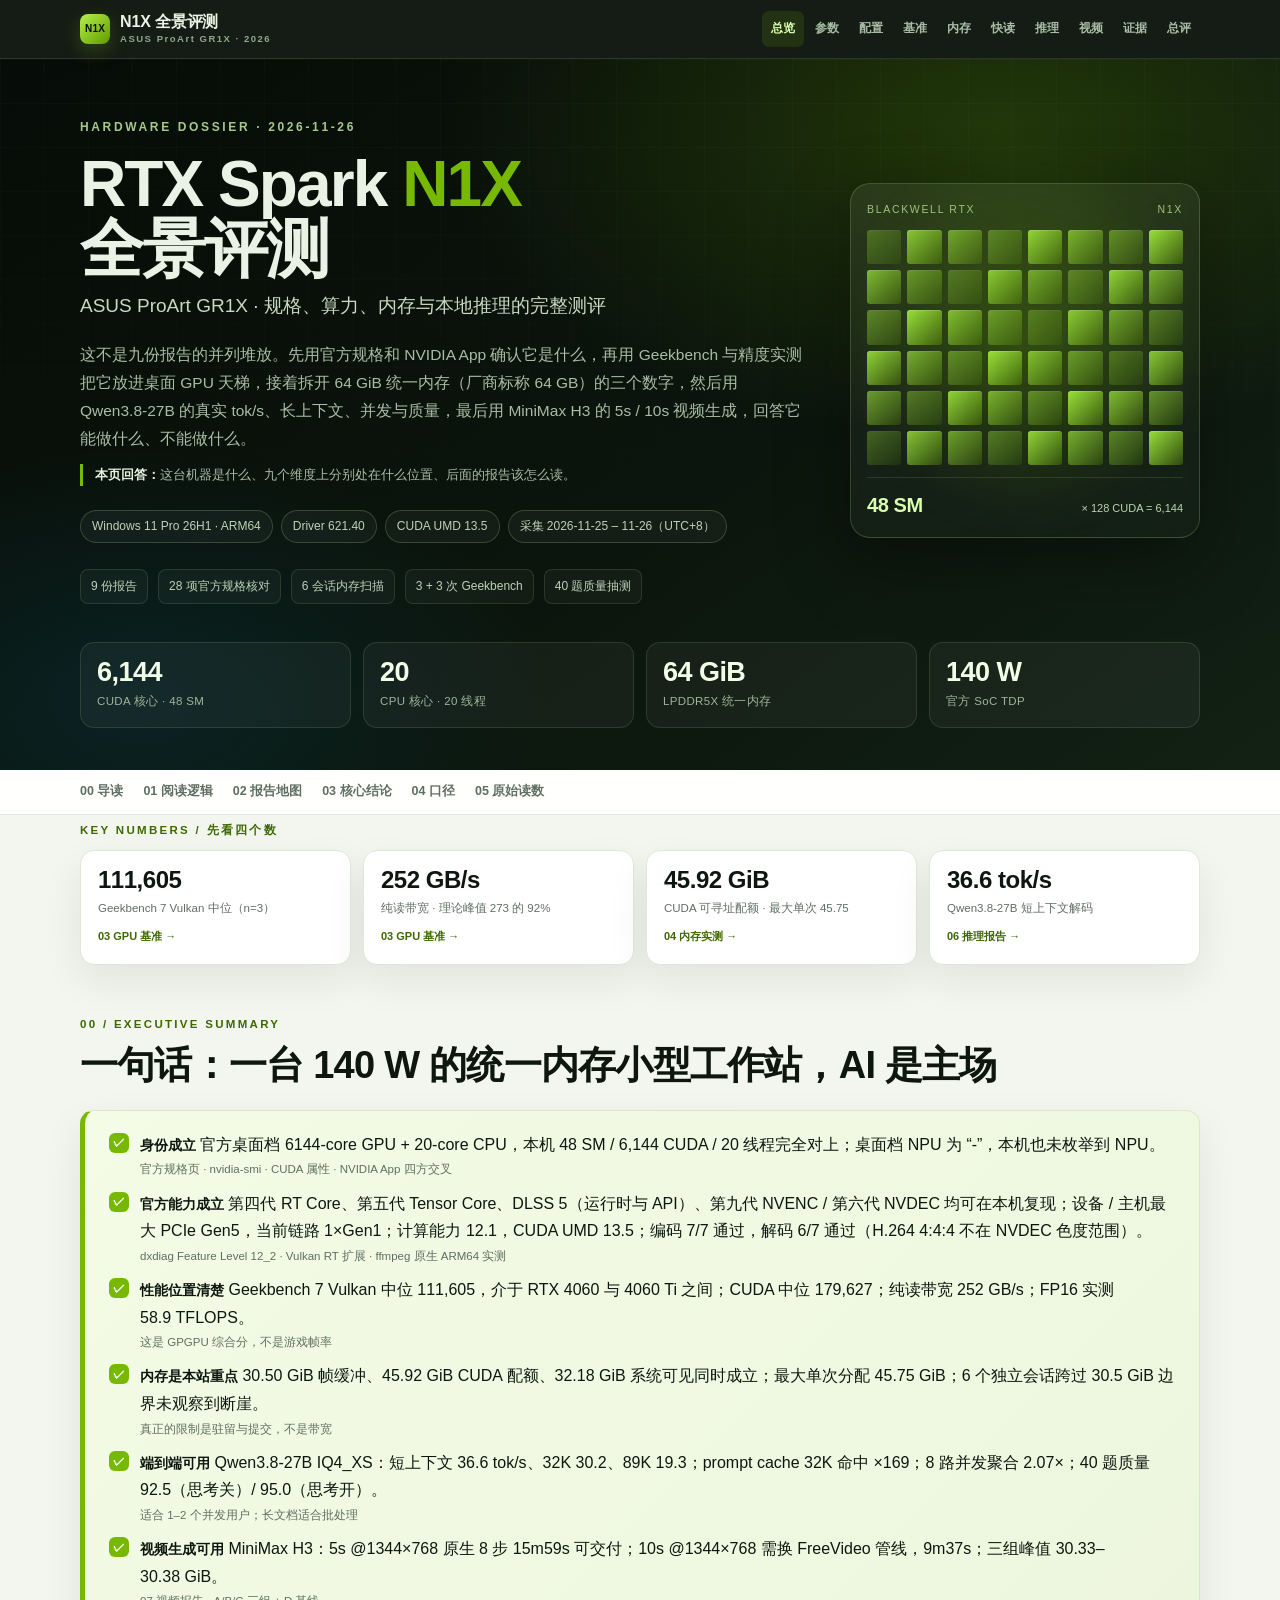
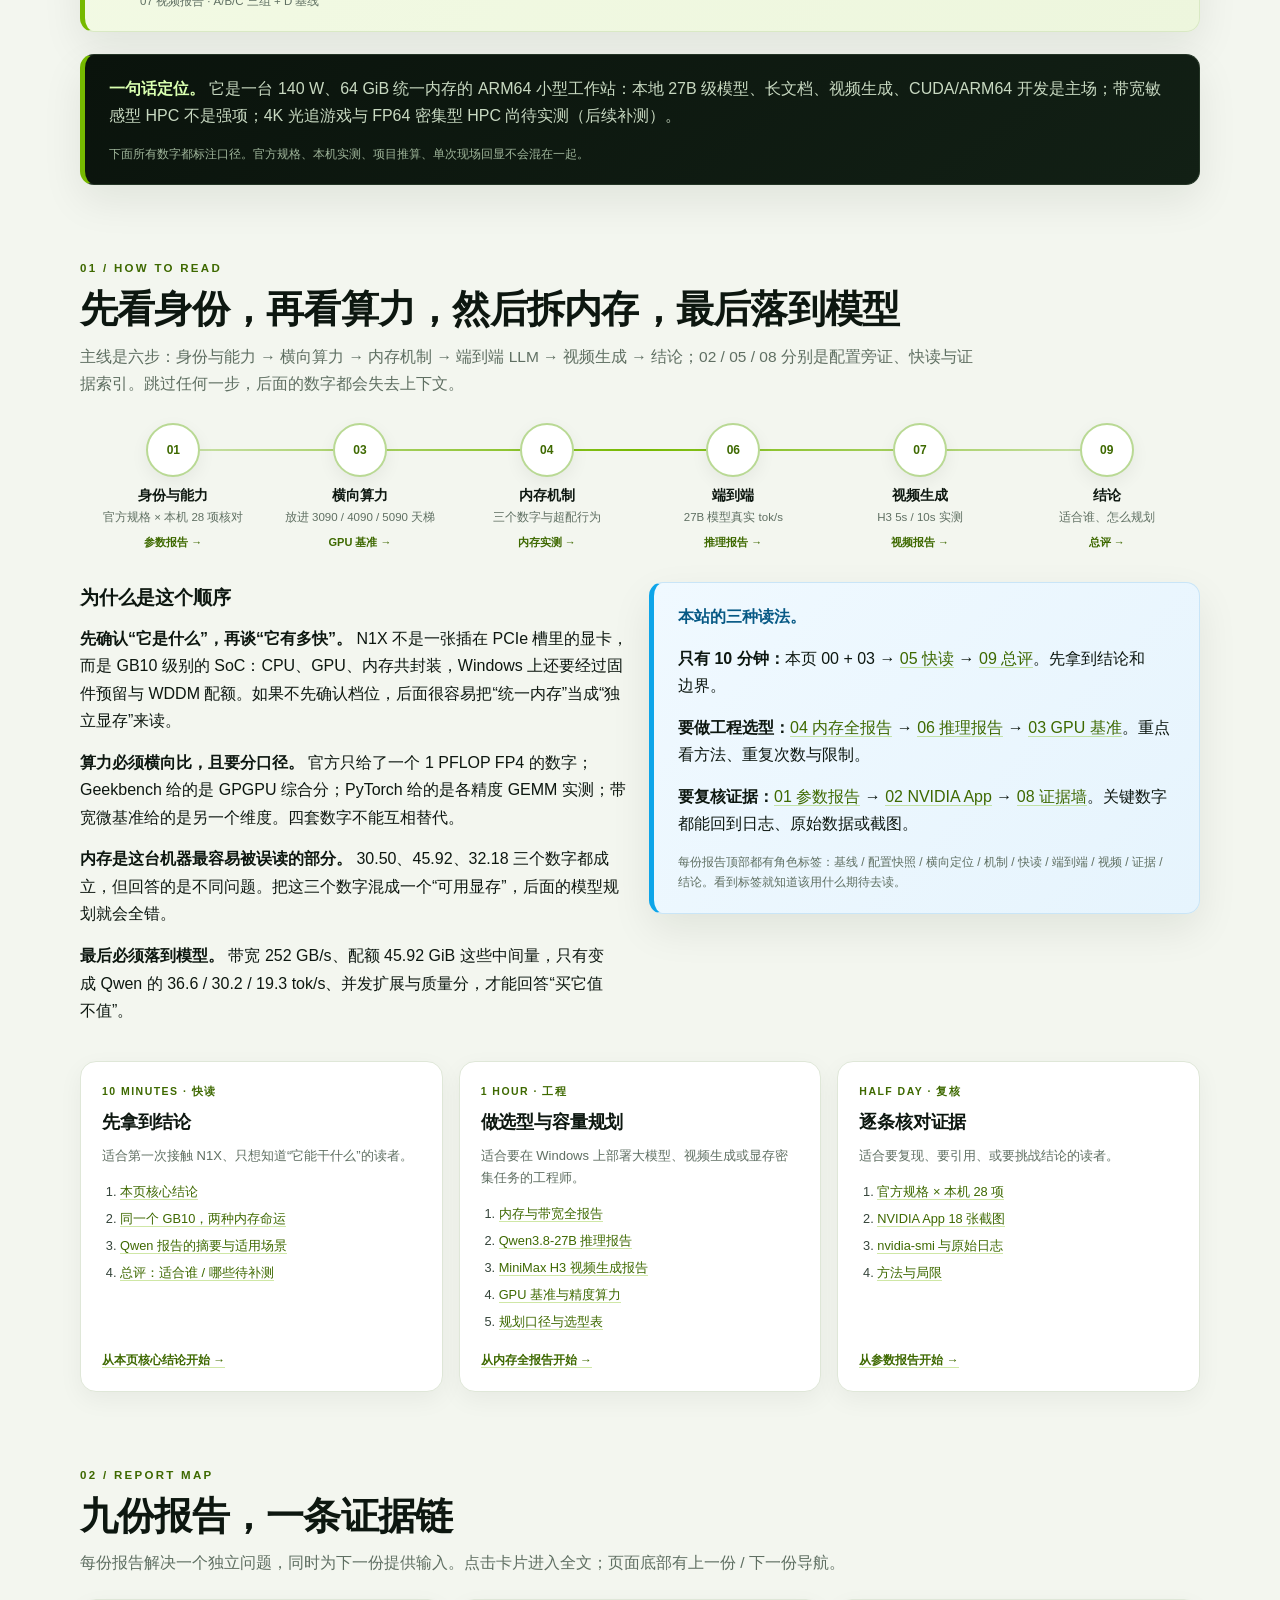
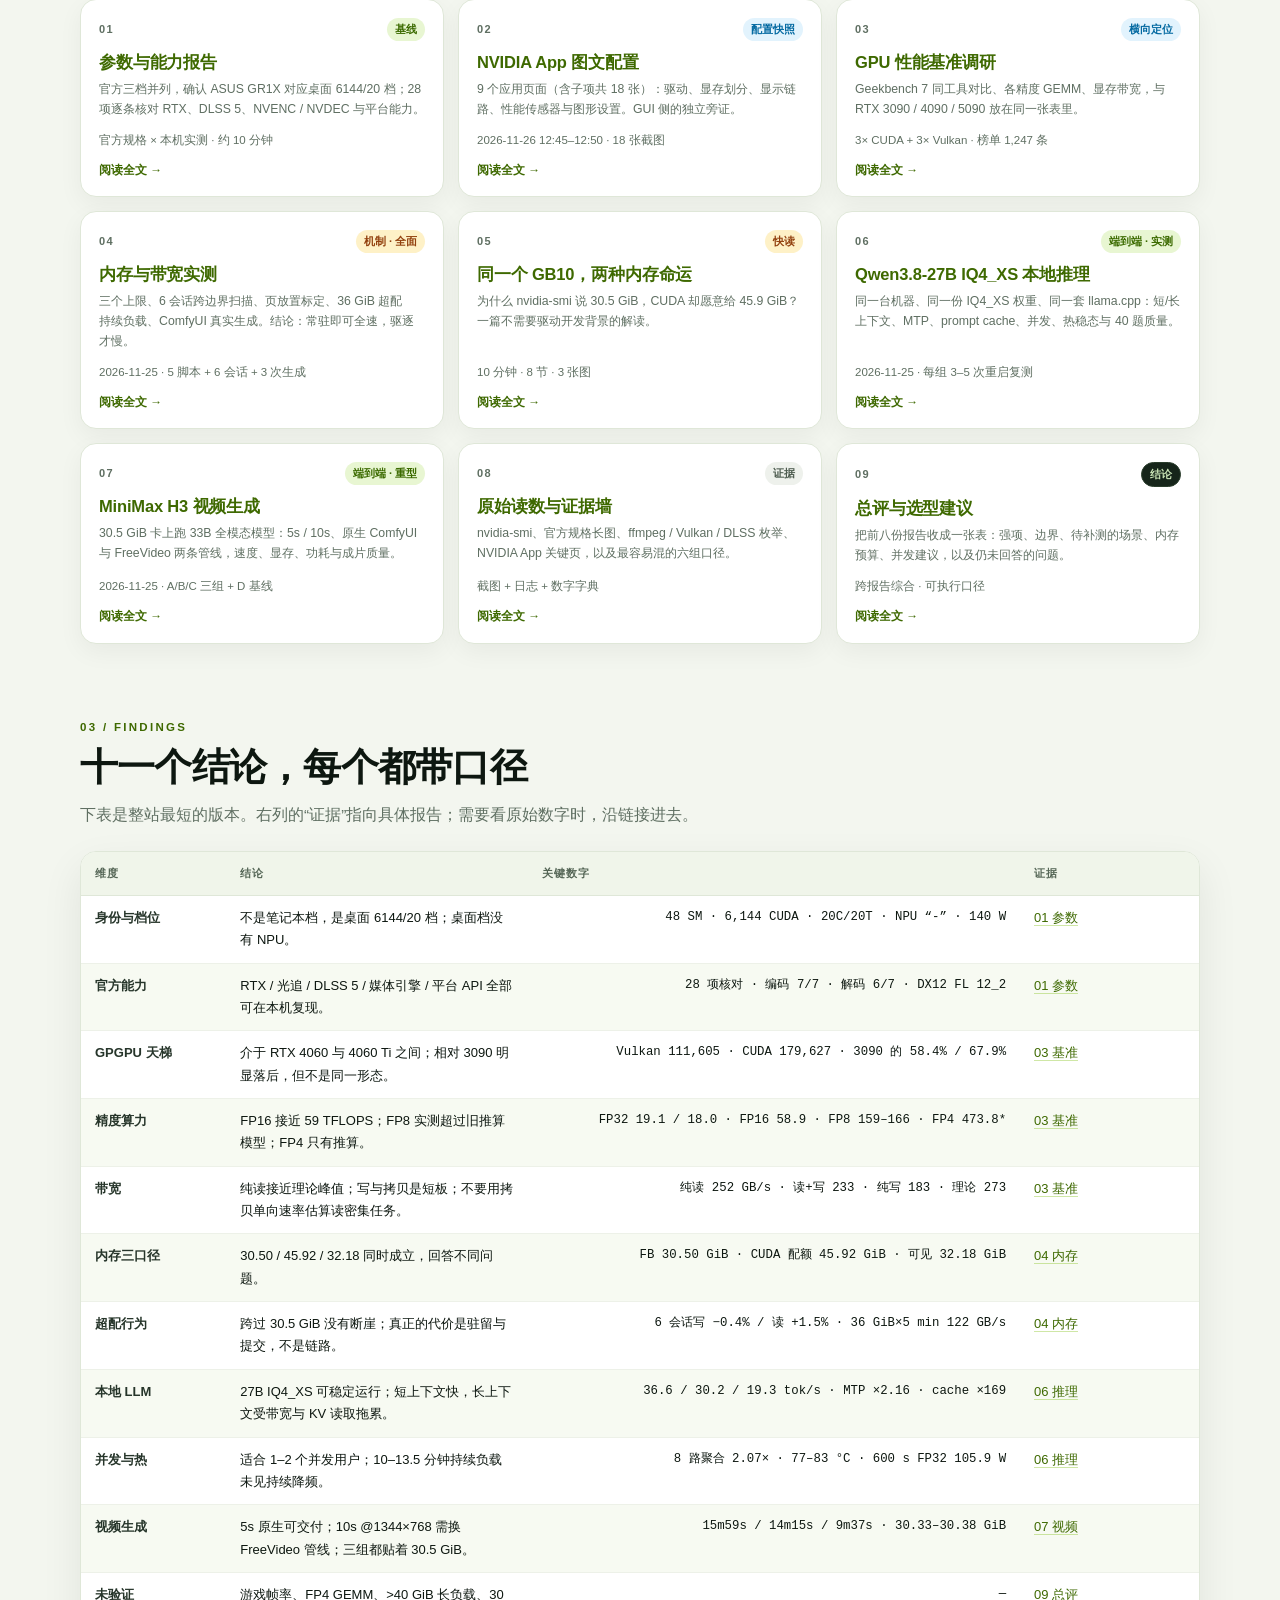
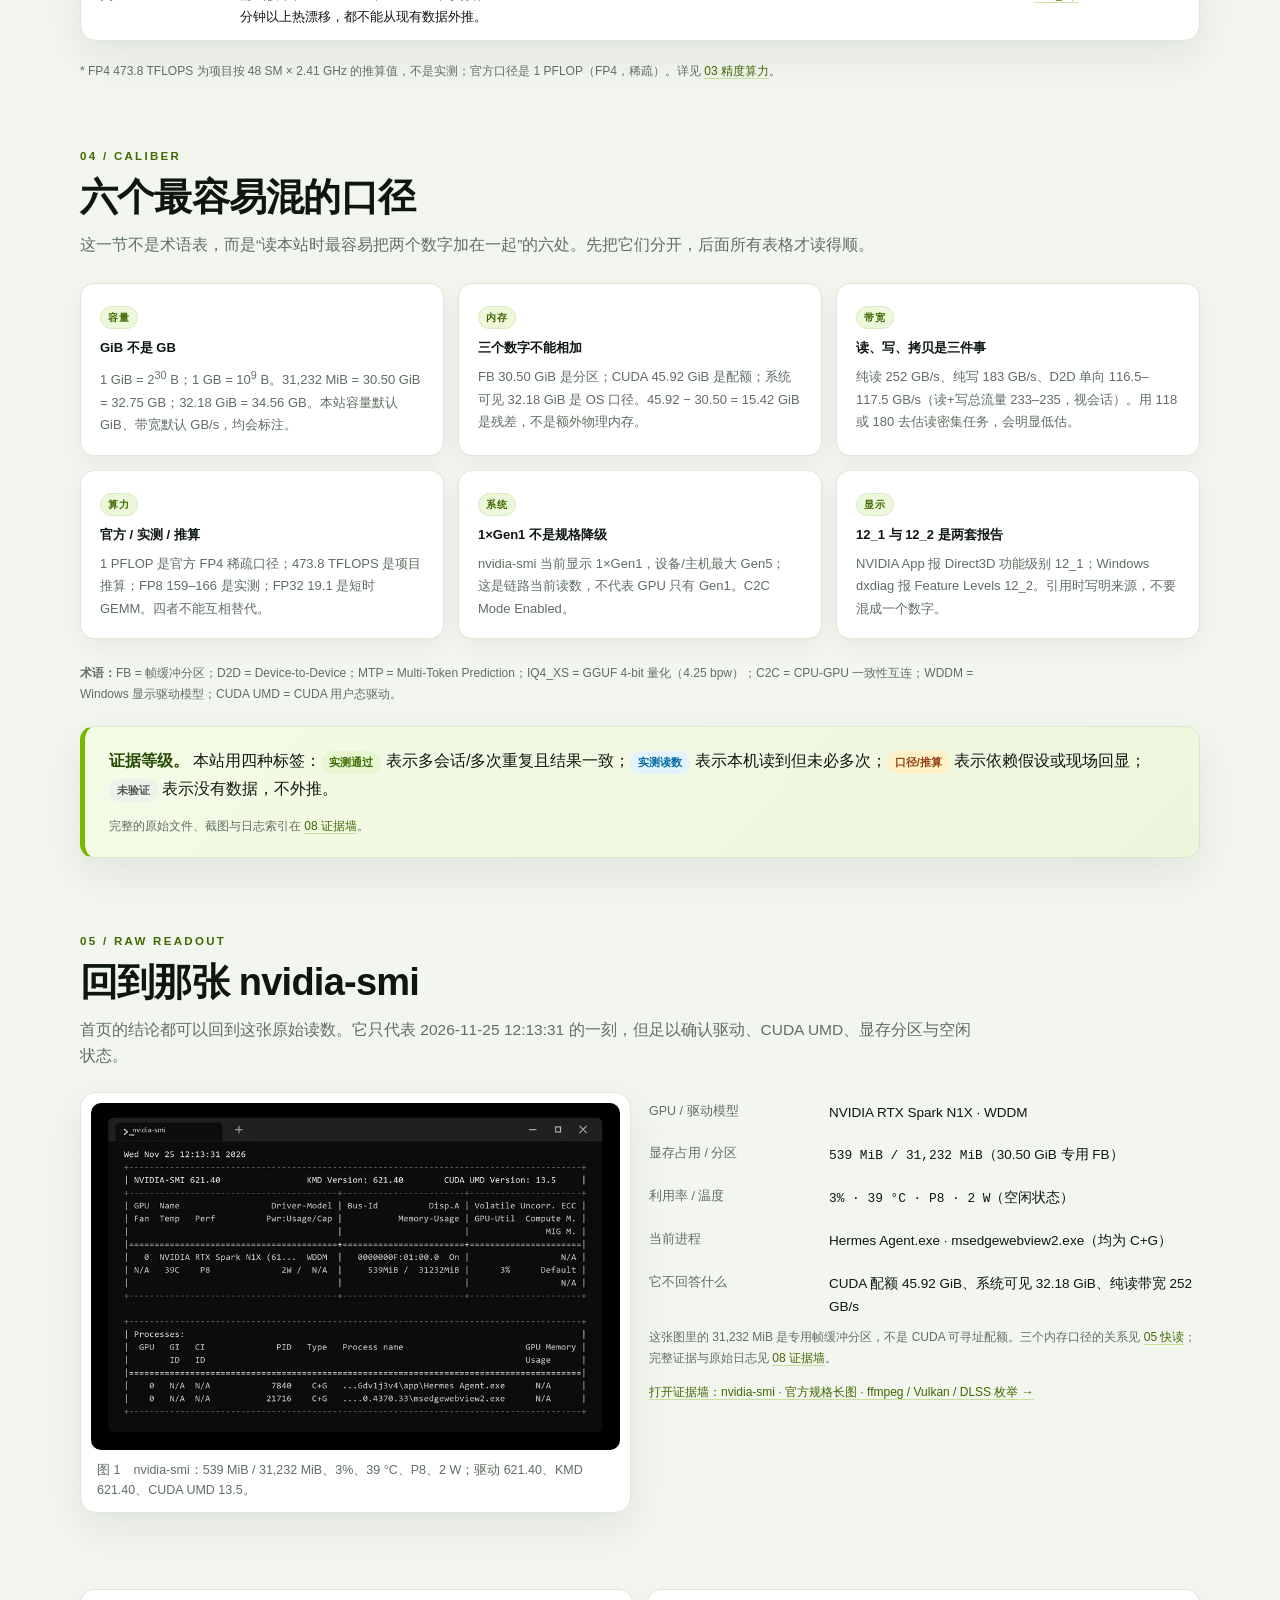
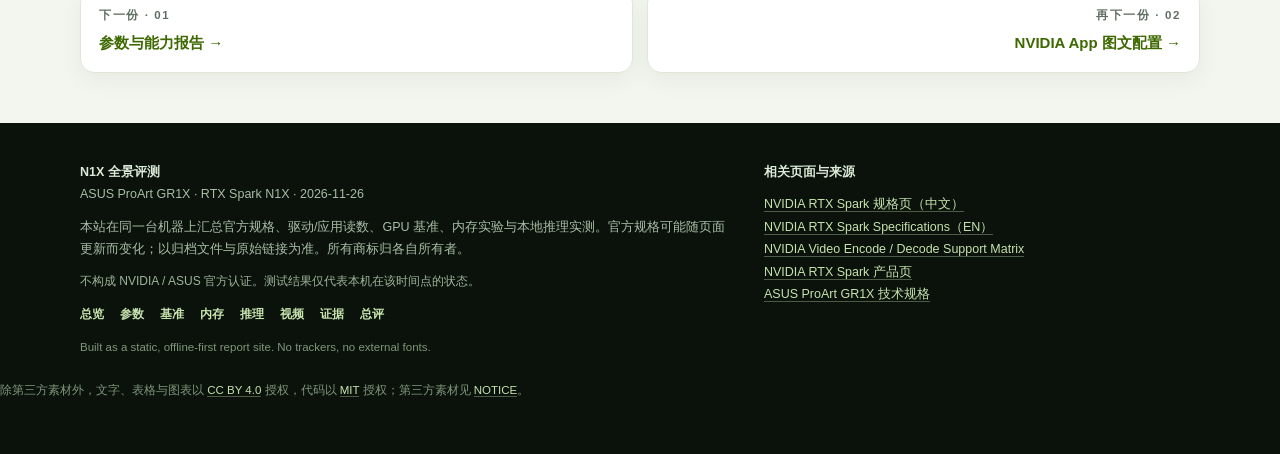
==== commit 9063dae7: "页脚加许可链接，Pages 发布 LICENSE/NOTICE 10 个页面页脚增加 CC BY 4.0 / MIT / NOTICE 链接；workflow 将三个许可文件一并发布；build_sp" ====
--- a/index.html
+++ b/index.html
@@ -2,6 +2,7 @@
 <html lang="zh-CN">
 <head>
 <meta charset="utf-8">
+<meta http-equiv="Content-Security-Policy" content="default-src 'none'; script-src 'self'; style-src 'self' 'unsafe-inline'; img-src 'self' data:; font-src 'self'; connect-src 'none'; object-src 'none'; base-uri 'none'; form-action 'none'; frame-src 'none'">
 <meta name="viewport" content="width=device-width,initial-scale=1">
 <title>RTX Spark N1X 全景评测 · ASUS ProArt GR1X</title>
 <meta name="description" content="ASUS ProArt GR1X（NVIDIA RTX Spark N1X）的规格、算力、内存与本地推理完整评测。九份报告组成一条证据链：官方规格、NVIDIA App、GPU 基准、内存实测与快读、Qwen3.8-27B 推理、MiniMax H3 视频生成、证据墙与总评。">
@@ -345,6 +346,7 @@
       <a href="https://www.asus.com.cn/displays-desktops/mini-pcs/proart-mini-pc-series/proart-gr1x-mini-pc/techspec/">ASUS ProArt GR1X 技术规格</a></p>
     </div>
   </div>
+  <p class="foot-note">除第三方素材外，文字、表格与图表以 <a href="LICENSE-CONTENT">CC BY 4.0</a> 授权，代码以 <a href="LICENSE">MIT</a> 授权；第三方素材见 <a href="NOTICE">NOTICE</a>。</p>
 </footer>
 <script src="assets/site.js"></script>
 </body>
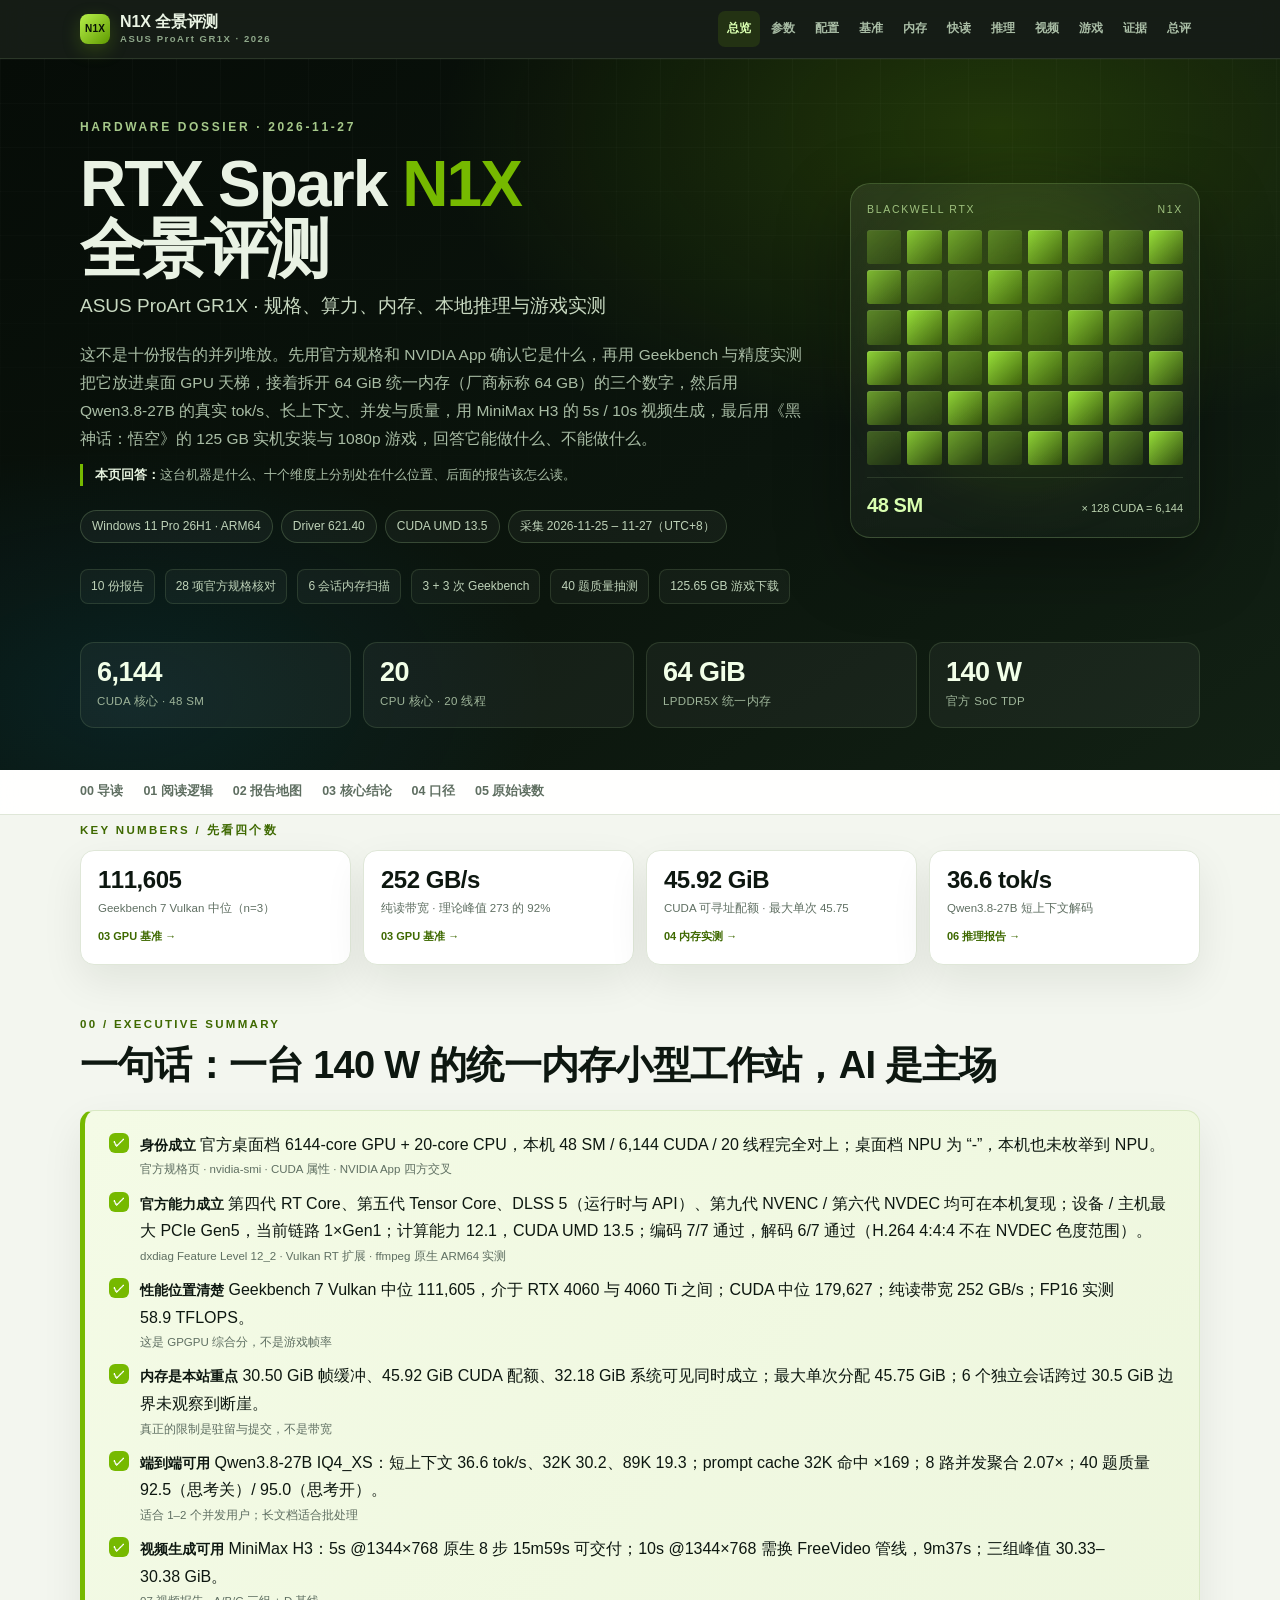
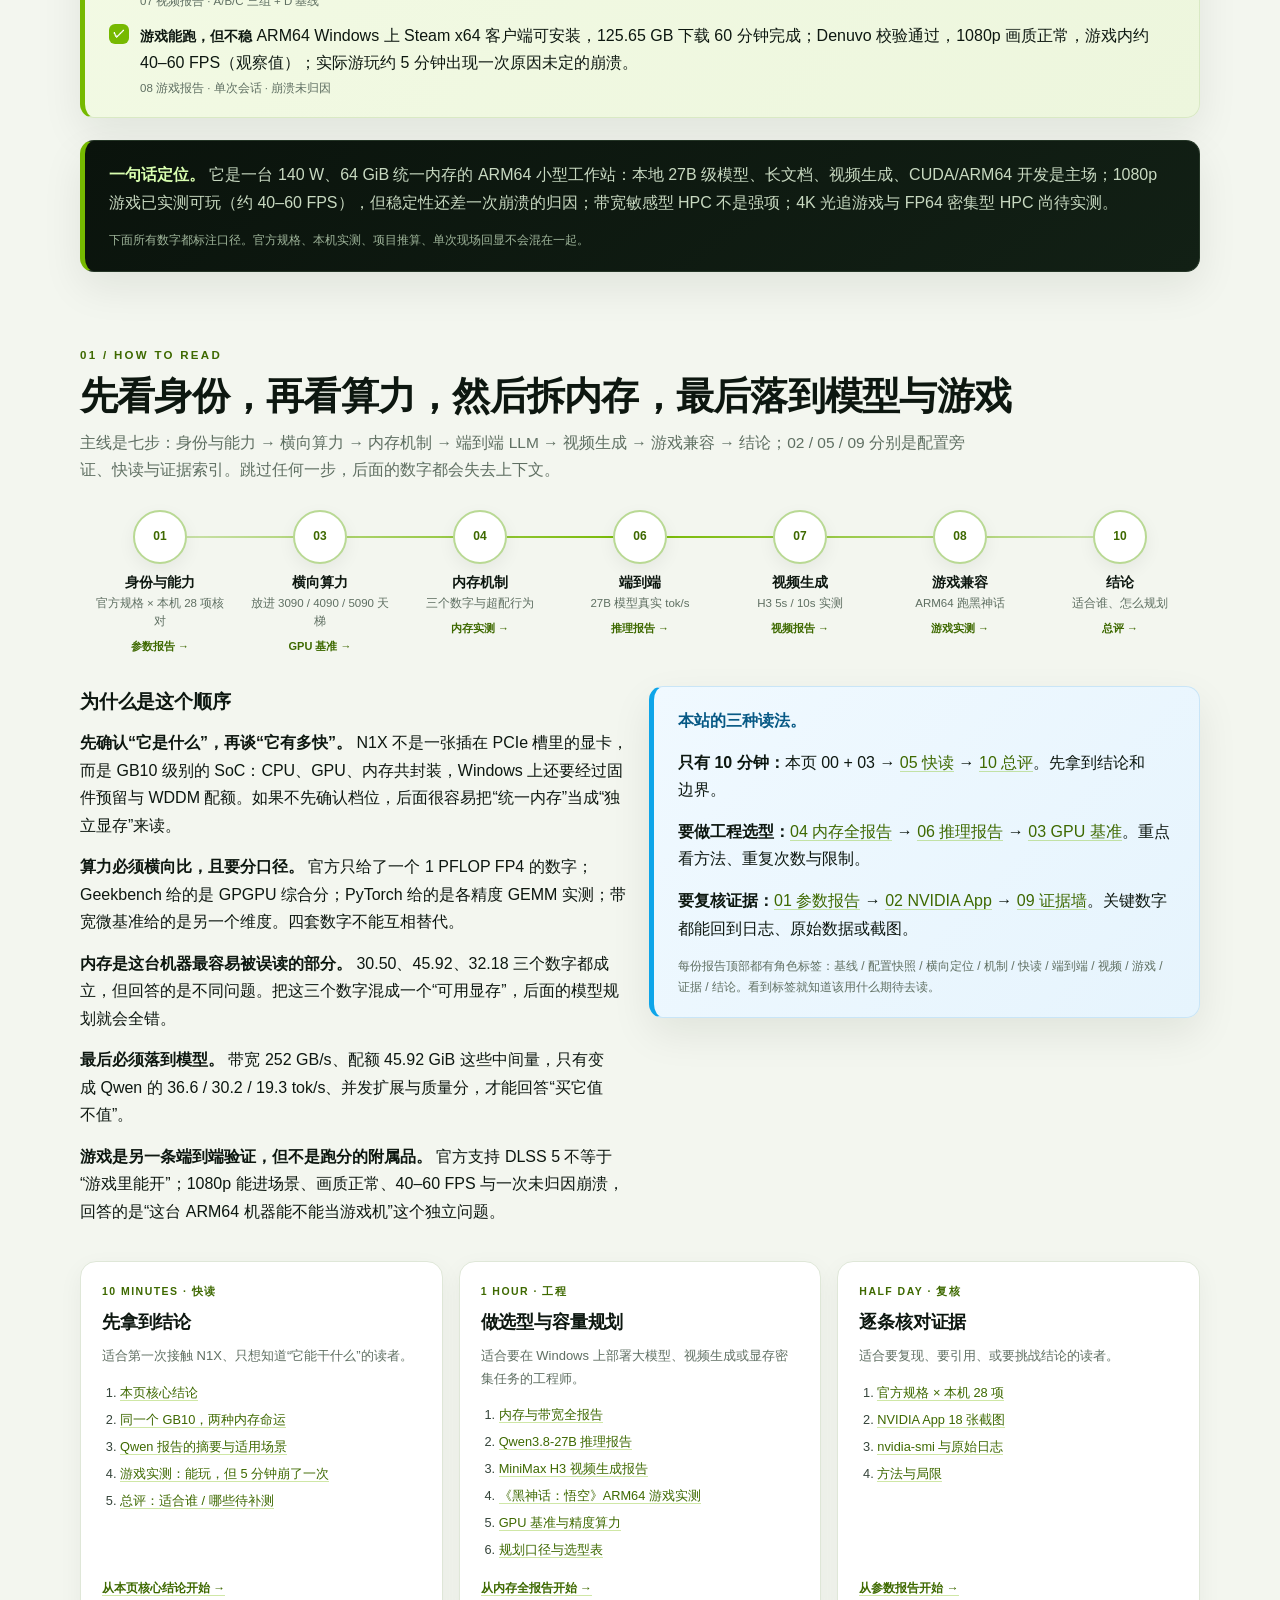
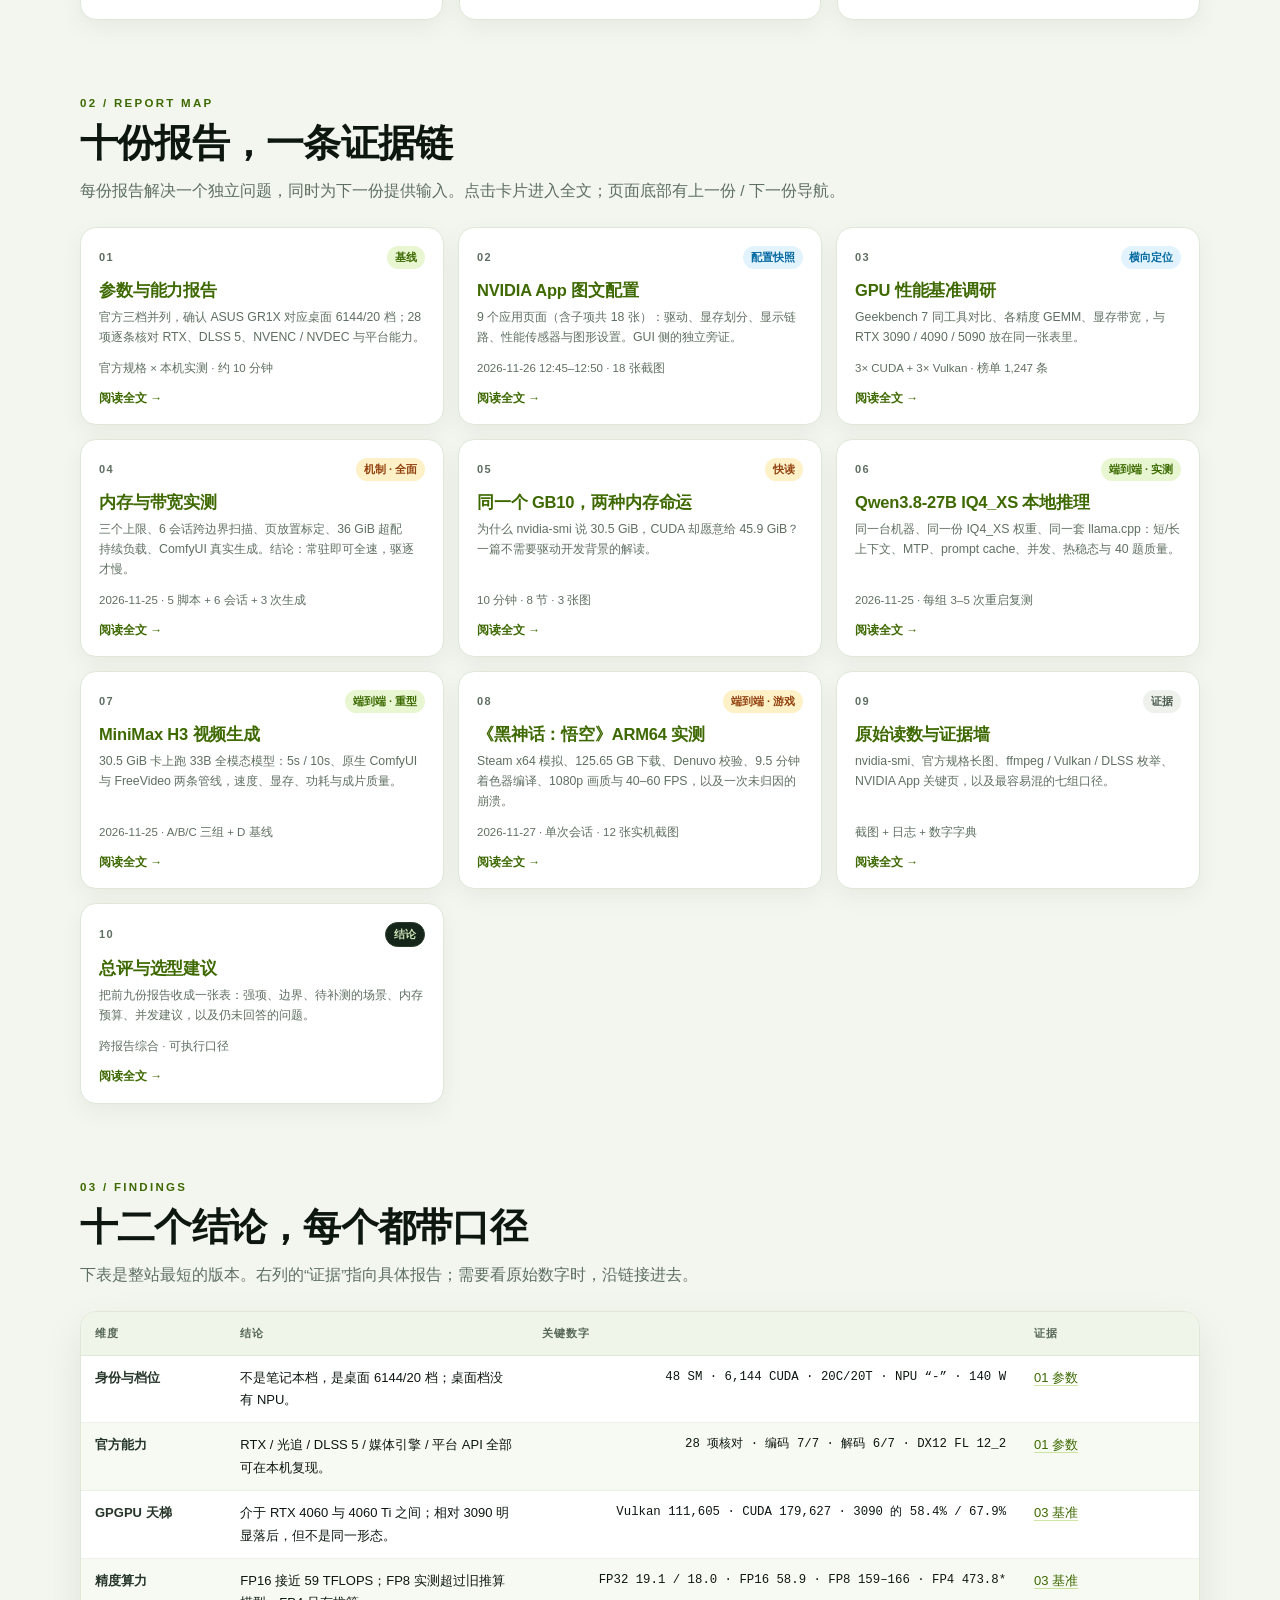
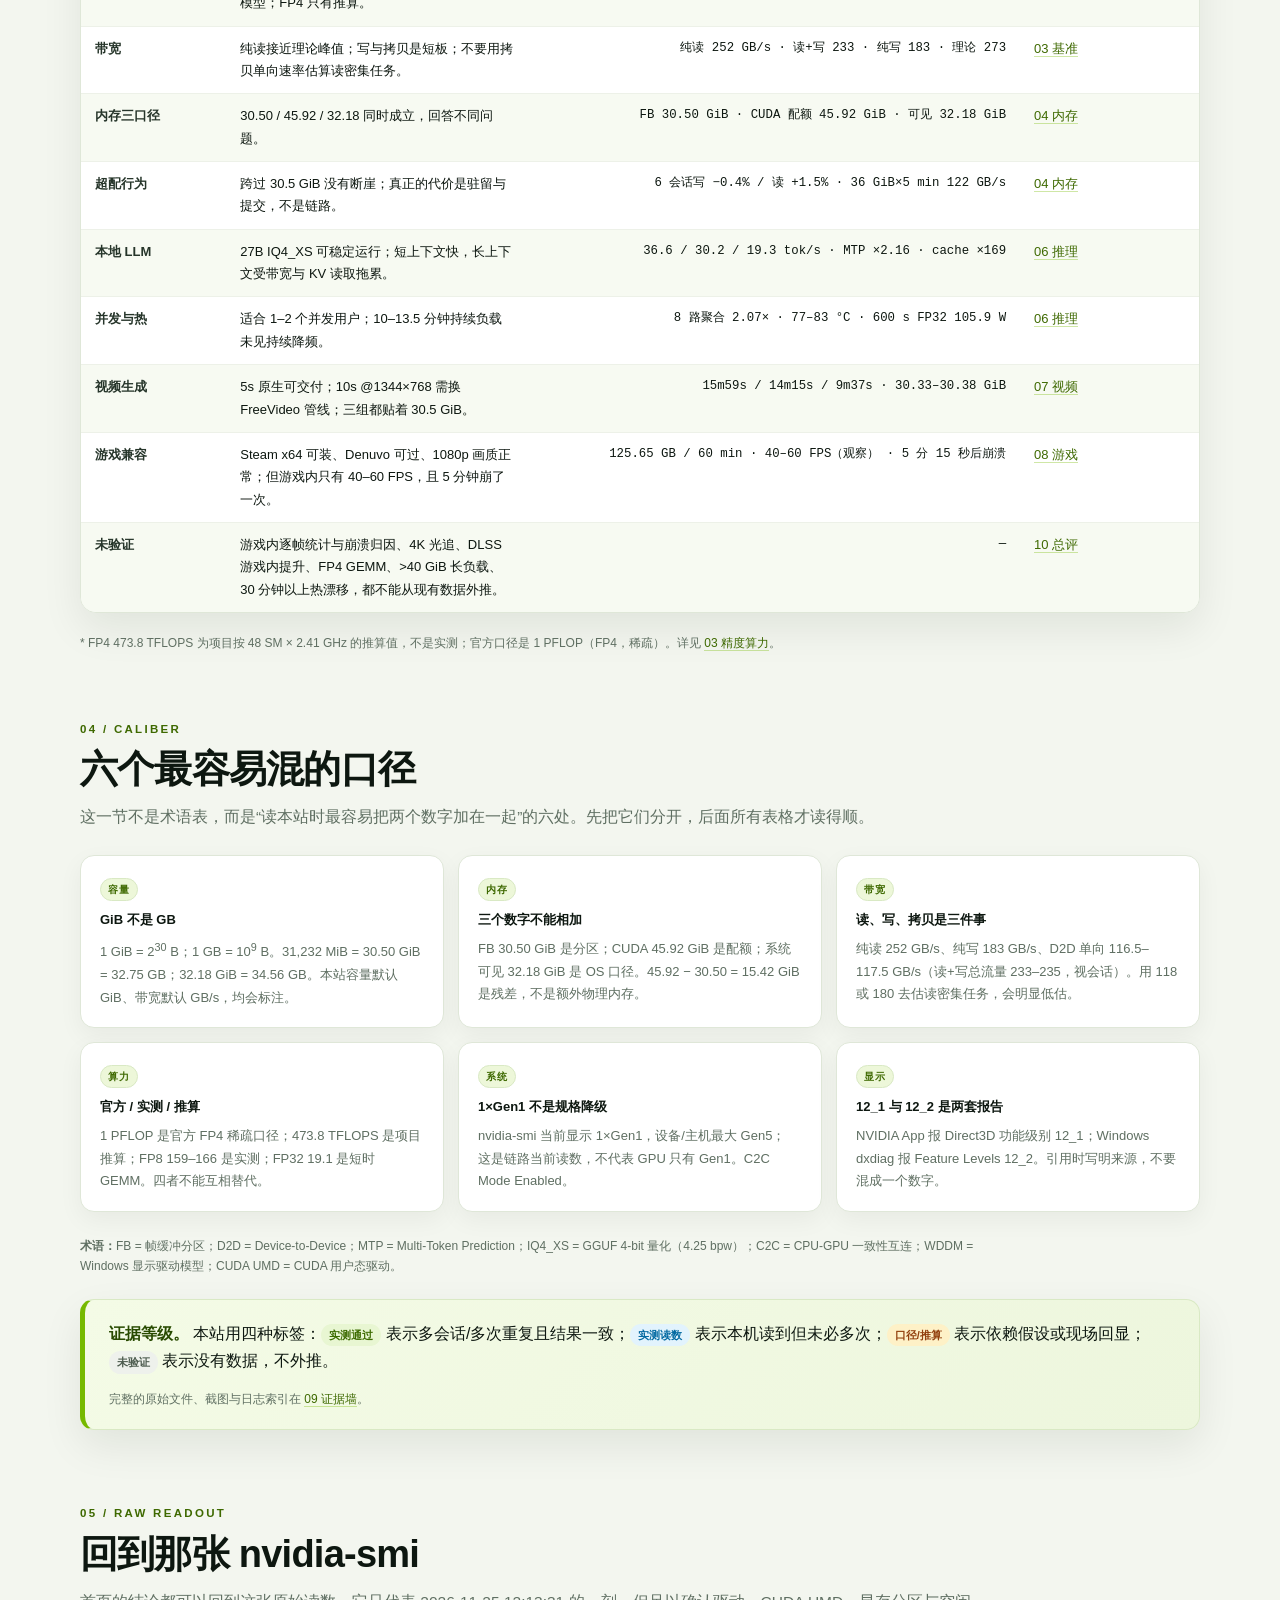
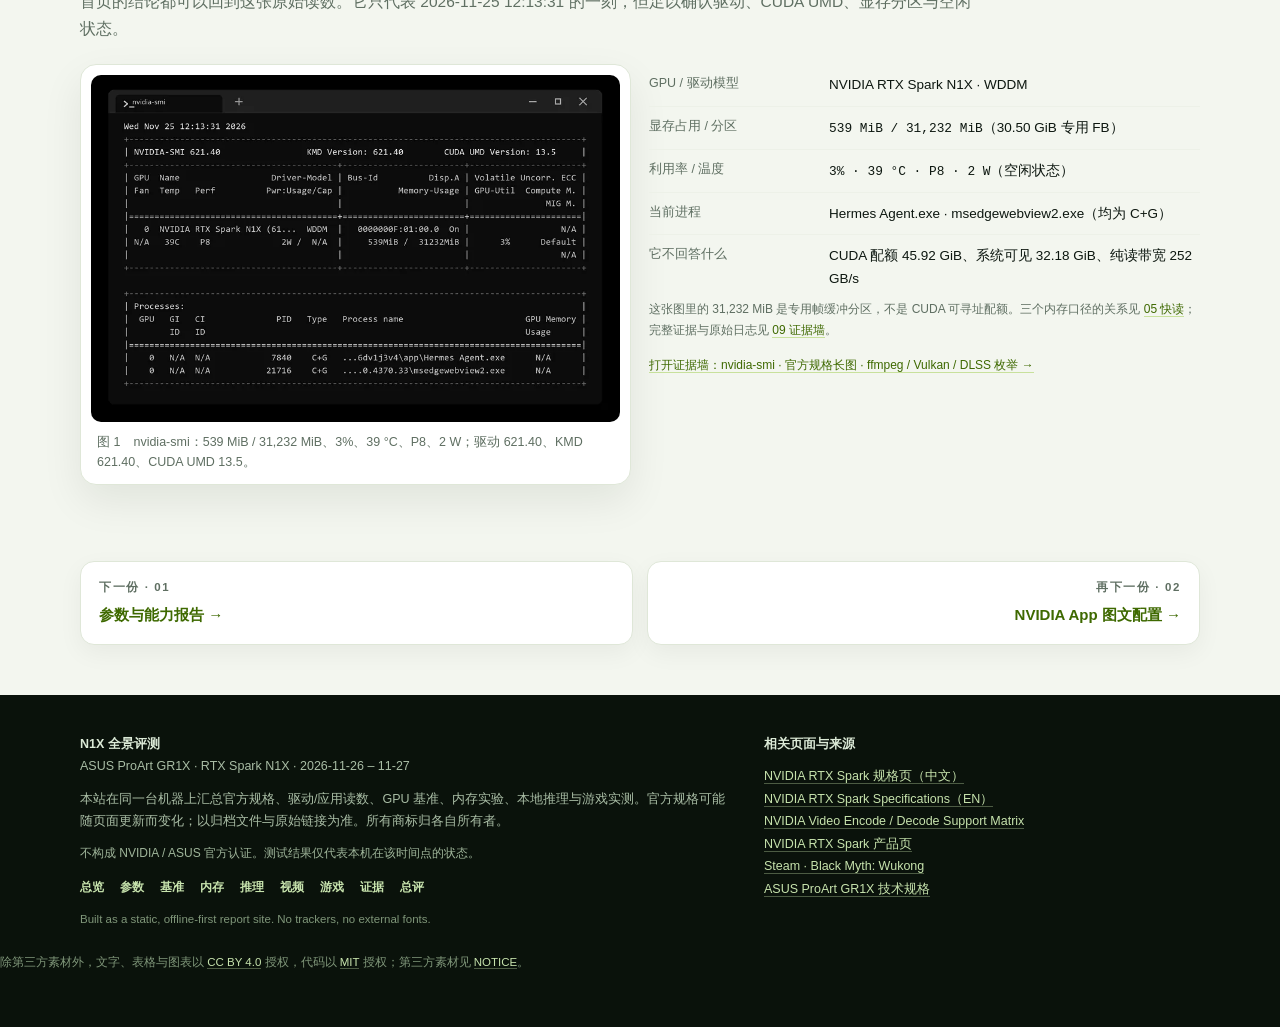
==== commit d39a4441: "新增 08《黑神话：悟空》ARM64 游戏实测，证据与总评顺延" ====
--- a/index.html
+++ b/index.html
@@ -5,7 +5,7 @@
 <meta http-equiv="Content-Security-Policy" content="default-src 'none'; script-src 'self'; style-src 'self' 'unsafe-inline'; img-src 'self' data:; font-src 'self'; connect-src 'none'; object-src 'none'; base-uri 'none'; form-action 'none'; frame-src 'none'">
 <meta name="viewport" content="width=device-width,initial-scale=1">
 <title>RTX Spark N1X 全景评测 · ASUS ProArt GR1X</title>
-<meta name="description" content="ASUS ProArt GR1X（NVIDIA RTX Spark N1X）的规格、算力、内存与本地推理完整评测。九份报告组成一条证据链：官方规格、NVIDIA App、GPU 基准、内存实测与快读、Qwen3.8-27B 推理、MiniMax H3 视频生成、证据墙与总评。">
+<meta name="description" content="ASUS ProArt GR1X（NVIDIA RTX Spark N1X）的规格、算力、内存、本地推理与游戏实测。十份报告组成一条证据链：官方规格、NVIDIA App、GPU 基准、内存实测与快读、Qwen3.8-27B 推理、MiniMax H3 视频生成、《黑神话：悟空》ARM64 游戏实测、证据墙与总评。">
 <link rel="stylesheet" href="assets/site.css">
 <link rel="icon" href="assets/favicon.svg" type="image/svg+xml">
 </head>
@@ -26,6 +26,7 @@
       <a href="memory-story.html">快读</a>
       <a href="qwen.html">推理</a>
       <a href="h3.html">视频</a>
+      <a href="wukong.html">游戏</a>
       <a href="evidence.html">证据</a>
       <a href="verdict.html">总评</a>
     </nav>
@@ -35,19 +36,19 @@
 <header class="hero">
   <div class="wrap hero-grid">
     <div>
-      <div class="eyebrow">Hardware dossier · 2026-11-26</div>
+      <div class="eyebrow">Hardware dossier · 2026-11-27</div>
       <h1>RTX Spark <span>N1X</span><br>全景评测</h1>
-      <p class="sub">ASUS ProArt GR1X · 规格、算力、内存与本地推理的完整测评</p>
-      <p class="lede">这不是九份报告的并列堆放。先用官方规格和 NVIDIA App 确认它是什么，再用 Geekbench 与精度实测把它放进桌面 GPU 天梯，接着拆开 64 GiB 统一内存（厂商标称 64 GB）的三个数字，然后用 Qwen3.8-27B 的真实 tok/s、长上下文、并发与质量，最后用 MiniMax H3 的 5s / 10s 视频生成，回答它能做什么、不能做什么。</p>
-    <p class="page-q"><b>本页回答：</b>这台机器是什么、九个维度上分别处在什么位置、后面的报告该怎么读。</p>
+      <p class="sub">ASUS ProArt GR1X · 规格、算力、内存、本地推理与游戏实测</p>
+      <p class="lede">这不是十份报告的并列堆放。先用官方规格和 NVIDIA App 确认它是什么，再用 Geekbench 与精度实测把它放进桌面 GPU 天梯，接着拆开 64 GiB 统一内存（厂商标称 64 GB）的三个数字，然后用 Qwen3.8-27B 的真实 tok/s、长上下文、并发与质量，用 MiniMax H3 的 5s / 10s 视频生成，最后用《黑神话：悟空》的 125 GB 实机安装与 1080p 游戏，回答它能做什么、不能做什么。</p>
+    <p class="page-q"><b>本页回答：</b>这台机器是什么、十个维度上分别处在什么位置、后面的报告该怎么读。</p>
       <div class="meta">
         <span>Windows 11 Pro 26H1 · ARM64</span>
         <span>Driver 621.40</span>
         <span>CUDA UMD 13.5</span>
-        <span>采集 2026-11-25 – 11-26（UTC+8）</span>
+        <span>采集 2026-11-25 – 11-27（UTC+8）</span>
       </div>
       <div class="hero-notes">
-        <span>9 份报告</span><span>28 项官方规格核对</span><span>6 会话内存扫描</span><span>3 + 3 次 Geekbench</span><span>40 题质量抽测</span>
+        <span>10 份报告</span><span>28 项官方规格核对</span><span>6 会话内存扫描</span><span>3 + 3 次 Geekbench</span><span>40 题质量抽测</span><span>125.65 GB 游戏下载</span>
       </div>
     </div>
     <div class="chip" aria-label="48 个 SM 示意图">
@@ -99,18 +100,19 @@
       <li><span class="ck">✓</span><div><b>内存是本站重点</b> 30.50 GiB 帧缓冲、45.92 GiB CUDA 配额、32.18 GiB 系统可见同时成立；最大单次分配 45.75 GiB；6 个独立会话跨过 30.5 GiB 边界未观察到断崖。<span class="tiny">真正的限制是驻留与提交，不是带宽</span></div></li>
       <li><span class="ck">✓</span><div><b>端到端可用</b> Qwen3.8-27B IQ4_XS：短上下文 36.6 tok/s、32K 30.2、89K 19.3；prompt cache 32K 命中 ×169；8 路并发聚合 2.07×；40 题质量 92.5（思考关）/ 95.0（思考开）。<span class="tiny">适合 1–2 个并发用户；长文档适合批处理</span></div></li>
       <li><span class="ck">✓</span><div><b>视频生成可用</b> MiniMax H3：5s @1344×768 原生 8 步 15m59s 可交付；10s @1344×768 需换 FreeVideo 管线，9m37s；三组峰值 30.33–30.38 GiB。<span class="tiny">07 视频报告 · A/B/C 三组 + D 基线</span></div></li>
+      <li><span class="ck">✓</span><div><b>游戏能跑，但不稳</b> ARM64 Windows 上 Steam x64 客户端可安装，125.65 GB 下载 60 分钟完成；Denuvo 校验通过，1080p 画质正常，游戏内约 40–60 FPS（观察值）；实际游玩约 5 分钟出现一次原因未定的崩溃。<span class="tiny">08 游戏报告 · 单次会话 · 崩溃未归因</span></div></li>
     </ul>
   </div>
   <div class="callout dark">
-    <p><strong>一句话定位。</strong> 它是一台 140 W、64 GiB 统一内存的 ARM64 小型工作站：本地 27B 级模型、长文档、视频生成、CUDA/ARM64 开发是主场；带宽敏感型 HPC 不是强项；4K 光追游戏与 FP64 密集型 HPC 尚待实测（后续补测）。</p>
+    <p><strong>一句话定位。</strong> 它是一台 140 W、64 GiB 统一内存的 ARM64 小型工作站：本地 27B 级模型、长文档、视频生成、CUDA/ARM64 开发是主场；1080p 游戏已实测可玩（约 40–60 FPS），但稳定性还差一次崩溃的归因；带宽敏感型 HPC 不是强项；4K 光追游戏与 FP64 密集型 HPC 尚待实测。</p>
     <p class="small" style="color:#9fb59a;margin-bottom:0">下面所有数字都标注口径。官方规格、本机实测、项目推算、单次现场回显不会混在一起。</p>
   </div>
 </section>
 
 <section id="logic">
   <div class="kicker">01 / How to read</div>
-  <h2>先看身份，再看算力，然后拆内存，最后落到模型</h2>
-  <p class="lead">主线是六步：身份与能力 → 横向算力 → 内存机制 → 端到端 LLM → 视频生成 → 结论；02 / 05 / 08 分别是配置旁证、快读与证据索引。跳过任何一步，后面的数字都会失去上下文。</p>
+  <h2>先看身份，再看算力，然后拆内存，最后落到模型与游戏</h2>
+  <p class="lead">主线是七步：身份与能力 → 横向算力 → 内存机制 → 端到端 LLM → 视频生成 → 游戏兼容 → 结论；02 / 05 / 09 分别是配置旁证、快读与证据索引。跳过任何一步，后面的数字都会失去上下文。</p>
 
   <div class="chain" aria-label="阅读逻辑链">
     <div class="chain-step"><div class="dot">01</div><div><b>身份与能力</b><span>官方规格 × 本机 28 项核对</span><a href="spec.html">参数报告 →</a></div></div>
@@ -118,7 +120,8 @@
     <div class="chain-step"><div class="dot">04</div><div><b>内存机制</b><span>三个数字与超配行为</span><a href="memory.html">内存实测 →</a></div></div>
     <div class="chain-step"><div class="dot">06</div><div><b>端到端</b><span>27B 模型真实 tok/s</span><a href="qwen.html">推理报告 →</a></div></div>
     <div class="chain-step"><div class="dot">07</div><div><b>视频生成</b><span>H3 5s / 10s 实测</span><a href="h3.html">视频报告 →</a></div></div>
-    <div class="chain-step"><div class="dot">09</div><div><b>结论</b><span>适合谁、怎么规划</span><a href="verdict.html">总评 →</a></div></div>
+    <div class="chain-step"><div class="dot">08</div><div><b>游戏兼容</b><span>ARM64 跑黑神话</span><a href="wukong.html">游戏实测 →</a></div></div>
+    <div class="chain-step"><div class="dot">10</div><div><b>结论</b><span>适合谁、怎么规划</span><a href="verdict.html">总评 →</a></div></div>
   </div>
 
   <div class="grid-2" style="margin-top:28px">
@@ -128,13 +131,14 @@
       <p><b>算力必须横向比，且要分口径。</b> 官方只给了一个 1 PFLOP FP4 的数字；Geekbench 给的是 GPGPU 综合分；PyTorch 给的是各精度 GEMM 实测；带宽微基准给的是另一个维度。四套数字不能互相替代。</p>
       <p><b>内存是这台机器最容易被误读的部分。</b> 30.50、45.92、32.18 三个数字都成立，但回答的是不同问题。把这三个数字混成一个“可用显存”，后面的模型规划就会全错。</p>
       <p><b>最后必须落到模型。</b> 带宽 252 GB/s、配额 45.92 GiB 这些中间量，只有变成 Qwen 的 36.6 / 30.2 / 19.3 tok/s、并发扩展与质量分，才能回答“买它值不值”。</p>
+      <p><b>游戏是另一条端到端验证，但不是跑分的附属品。</b> 官方支持 DLSS 5 不等于“游戏里能开”；1080p 能进场景、画质正常、40–60 FPS 与一次未归因崩溃，回答的是“这台 ARM64 机器能不能当游戏机”这个独立问题。</p>
     </div>
     <div class="callout blue" style="margin-top:0">
       <p><strong>本站的三种读法。</strong></p>
-      <p><b>只有 10 分钟：</b>本页 00 + 03 → <a href="memory-story.html">05 快读</a> → <a href="verdict.html">09 总评</a>。先拿到结论和边界。</p>
+      <p><b>只有 10 分钟：</b>本页 00 + 03 → <a href="memory-story.html">05 快读</a> → <a href="verdict.html">10 总评</a>。先拿到结论和边界。</p>
       <p><b>要做工程选型：</b><a href="memory.html">04 内存全报告</a> → <a href="qwen.html">06 推理报告</a> → <a href="benchmark.html">03 GPU 基准</a>。重点看方法、重复次数与限制。</p>
-      <p><b>要复核证据：</b><a href="spec.html">01 参数报告</a> → <a href="nvidia-app.html">02 NVIDIA App</a> → <a href="evidence.html">08 证据墙</a>。关键数字都能回到日志、原始数据或截图。</p>
-      <p class="small" style="margin-bottom:0">每份报告顶部都有角色标签：基线 / 配置快照 / 横向定位 / 机制 / 快读 / 端到端 / 视频 / 证据 / 结论。看到标签就知道该用什么期待去读。</p>
+      <p><b>要复核证据：</b><a href="spec.html">01 参数报告</a> → <a href="nvidia-app.html">02 NVIDIA App</a> → <a href="evidence.html">09 证据墙</a>。关键数字都能回到日志、原始数据或截图。</p>
+      <p class="small" style="margin-bottom:0">每份报告顶部都有角色标签：基线 / 配置快照 / 横向定位 / 机制 / 快读 / 端到端 / 视频 / 游戏 / 证据 / 结论。看到标签就知道该用什么期待去读。</p>
     </div>
   </div>
 
@@ -147,6 +151,7 @@
         <li><a href="#findings">本页核心结论</a></li>
         <li><a href="memory-story.html">同一个 GB10，两种内存命运</a></li>
         <li><a href="qwen.html#s-summary">Qwen 报告的摘要与适用场景</a></li>
+        <li><a href="wukong.html#s-summary">游戏实测：能玩，但 5 分钟崩了一次</a></li>
         <li><a href="verdict.html">总评：适合谁 / 哪些待补测</a></li>
       </ol>
       <div class="go"><a href="#findings">从本页核心结论开始 →</a></div>
@@ -159,6 +164,7 @@
         <li><a href="memory.html">内存与带宽全报告</a></li>
         <li><a href="qwen.html">Qwen3.8-27B 推理报告</a></li>
         <li><a href="h3.html">MiniMax H3 视频生成报告</a></li>
+        <li><a href="wukong.html">《黑神话：悟空》ARM64 游戏实测</a></li>
         <li><a href="benchmark.html">GPU 基准与精度算力</a></li>
         <li><a href="verdict.html#budget">规划口径与选型表</a></li>
       </ol>
@@ -181,7 +187,7 @@
 
 <section id="map">
   <div class="kicker">02 / Report map</div>
-  <h2>九份报告，一条证据链</h2>
+  <h2>十份报告，一条证据链</h2>
   <p class="lead">每份报告解决一个独立问题，同时为下一份提供输入。点击卡片进入全文；页面底部有上一份 / 下一份导航。</p>
 
   <div class="report-grid">
@@ -234,17 +240,24 @@
       <div class="report-meta">2026-11-25 · A/B/C 三组 + D 基线</div>
       <div class="report-go">阅读全文 →</div>
     </a>
+    <a class="report-card" href="wukong.html">
+      <div class="report-top"><span class="report-no">08</span><span class="badge warn">端到端 · 游戏</span></div>
+      <h3>《黑神话：悟空》ARM64 实测</h3>
+      <p>Steam x64 模拟、125.65 GB 下载、Denuvo 校验、9.5 分钟着色器编译、1080p 画质与 40–60 FPS，以及一次未归因的崩溃。</p>
+      <div class="report-meta">2026-11-27 · 单次会话 · 12 张实机截图</div>
+      <div class="report-go">阅读全文 →</div>
+    </a>
     <a class="report-card" href="evidence.html">
-      <div class="report-top"><span class="report-no">08</span><span class="badge gray">证据</span></div>
+      <div class="report-top"><span class="report-no">09</span><span class="badge gray">证据</span></div>
       <h3>原始读数与证据墙</h3>
-      <p>nvidia-smi、官方规格长图、ffmpeg / Vulkan / DLSS 枚举、NVIDIA App 关键页，以及最容易混的六组口径。</p>
+      <p>nvidia-smi、官方规格长图、ffmpeg / Vulkan / DLSS 枚举、NVIDIA App 关键页，以及最容易混的七组口径。</p>
       <div class="report-meta">截图 + 日志 + 数字字典</div>
       <div class="report-go">阅读全文 →</div>
     </a>
     <a class="report-card" href="verdict.html">
-      <div class="report-top"><span class="report-no">09</span><span class="badge dark">结论</span></div>
+      <div class="report-top"><span class="report-no">10</span><span class="badge dark">结论</span></div>
       <h3>总评与选型建议</h3>
-      <p>把前八份报告收成一张表：强项、边界、待补测的场景、内存预算、并发建议，以及仍未回答的问题。</p>
+      <p>把前九份报告收成一张表：强项、边界、待补测的场景、内存预算、并发建议，以及仍未回答的问题。</p>
       <div class="report-meta">跨报告综合 · 可执行口径</div>
       <div class="report-go">阅读全文 →</div>
     </a>
@@ -253,7 +266,7 @@
 
 <section id="findings">
   <div class="kicker">03 / Findings</div>
-  <h2>十一个结论，每个都带口径</h2>
+  <h2>十二个结论，每个都带口径</h2>
   <p class="lead">下表是整站最短的版本。右列的“证据”指向具体报告；需要看原始数字时，沿链接进去。</p>
   <div class="table-wrap">
     <table class="findings-table">
@@ -269,7 +282,8 @@
         <tr><td class="dim">本地 LLM</td><td>27B IQ4_XS 可稳定运行；短上下文快，长上下文受带宽与 KV 读取拖累。</td><td class="num">36.6 / 30.2 / 19.3 tok/s · MTP ×2.16 · cache ×169</td><td><a href="qwen.html#results">06 推理</a></td></tr>
         <tr><td class="dim">并发与热</td><td>适合 1–2 个并发用户；10–13.5 分钟持续负载未见持续降频。</td><td class="num">8 路聚合 2.07× · 77–83 °C · 600 s FP32 105.9 W</td><td><a href="qwen.html#thermal">06 推理</a></td></tr>
         <tr><td class="dim">视频生成</td><td>5s 原生可交付；10s @1344×768 需换 FreeVideo 管线；三组都贴着 30.5 GiB。</td><td class="num">15m59s / 14m15s / 9m37s · 30.33–30.38 GiB</td><td><a href="h3.html#s-summary">07 视频</a></td></tr>
-        <tr><td class="dim">未验证</td><td>游戏帧率、FP4 GEMM、&gt;40 GiB 长负载、30 分钟以上热漂移，都不能从现有数据外推。</td><td class="num">—</td><td><a href="verdict.html#open">09 总评</a></td></tr>
+        <tr><td class="dim">游戏兼容</td><td>Steam x64 可装、Denuvo 可过、1080p 画质正常；但游戏内只有 40–60 FPS，且 5 分钟崩了一次。</td><td class="num">125.65 GB / 60 min · 40–60 FPS（观察） · 5 分 15 秒后崩溃</td><td><a href="wukong.html#s-summary">08 游戏</a></td></tr>
+        <tr><td class="dim">未验证</td><td>游戏内逐帧统计与崩溃归因、4K 光追、DLSS 游戏内提升、FP4 GEMM、&gt;40 GiB 长负载、30 分钟以上热漂移，都不能从现有数据外推。</td><td class="num">—</td><td><a href="verdict.html#open">10 总评</a></td></tr>
       </tbody>
     </table>
   </div>
@@ -292,7 +306,7 @@
   <p class="small" style="margin-top:14px"><b>术语：</b>FB = 帧缓冲分区；D2D = Device-to-Device；MTP = Multi-Token Prediction；IQ4_XS = GGUF 4-bit 量化（4.25 bpw）；C2C = CPU-GPU 一致性互连；WDDM = Windows 显示驱动模型；CUDA UMD = CUDA 用户态驱动。</p>
   <div class="callout">
     <p><strong>证据等级。</strong> 本站用四种标签：<span class="badge ok">实测通过</span> 表示多会话/多次重复且结果一致；<span class="badge info">实测读数</span> 表示本机读到但未必多次；<span class="badge warn">口径/推算</span> 表示依赖假设或现场回显；<span class="badge gray">未验证</span> 表示没有数据，不外推。</p>
-    <p class="small" style="margin-bottom:0">完整的原始文件、截图与日志索引在 <a href="evidence.html">08 证据墙</a>。</p>
+    <p class="small" style="margin-bottom:0">完整的原始文件、截图与日志索引在 <a href="evidence.html">09 证据墙</a>。</p>
   </div>
 </section>
 
@@ -313,7 +327,7 @@
         <div class="k">当前进程</div><div class="v">Hermes Agent.exe · msedgewebview2.exe（均为 C+G）</div>
         <div class="k">它不回答什么</div><div class="v">CUDA 配额 45.92 GiB、系统可见 32.18 GiB、纯读带宽 252 GB/s</div>
       </div>
-      <p class="small">这张图里的 31,232 MiB 是专用帧缓冲分区，不是 CUDA 可寻址配额。三个内存口径的关系见 <a href="memory-story.html">05 快读</a>；完整证据与原始日志见 <a href="evidence.html">08 证据墙</a>。</p>
+      <p class="small">这张图里的 31,232 MiB 是专用帧缓冲分区，不是 CUDA 可寻址配额。三个内存口径的关系见 <a href="memory-story.html">05 快读</a>；完整证据与原始日志见 <a href="evidence.html">09 证据墙</a>。</p>
       <p class="small" style="margin-bottom:0"><a href="evidence.html">打开证据墙：nvidia-smi · 官方规格长图 · ffmpeg / Vulkan / DLSS 枚举 →</a></p>
     </div>
   </div>
@@ -329,11 +343,11 @@
 <footer>
   <div class="wrap">
     <div>
-      <p><b>N1X 全景评测</b><br>ASUS ProArt GR1X · RTX Spark N1X · 2026-11-26</p>
-      <p>本站在同一台机器上汇总官方规格、驱动/应用读数、GPU 基准、内存实验与本地推理实测。官方规格可能随页面更新而变化；以归档文件与原始链接为准。所有商标归各自所有者。</p>
+      <p><b>N1X 全景评测</b><br>ASUS ProArt GR1X · RTX Spark N1X · 2026-11-26 – 11-27</p>
+      <p>本站在同一台机器上汇总官方规格、驱动/应用读数、GPU 基准、内存实验、本地推理与游戏实测。官方规格可能随页面更新而变化；以归档文件与原始链接为准。所有商标归各自所有者。</p>
       <p class="small">不构成 NVIDIA / ASUS 官方认证。测试结果仅代表本机在该时间点的状态。</p>
       <div class="foot-links">
-        <a href="index.html">总览</a><a href="spec.html">参数</a><a href="benchmark.html">基准</a><a href="memory.html">内存</a><a href="qwen.html">推理</a><a href="h3.html">视频</a><a href="evidence.html">证据</a><a href="verdict.html">总评</a>
+        <a href="index.html">总览</a><a href="spec.html">参数</a><a href="benchmark.html">基准</a><a href="memory.html">内存</a><a href="qwen.html">推理</a><a href="h3.html">视频</a><a href="wukong.html">游戏</a><a href="evidence.html">证据</a><a href="verdict.html">总评</a>
       </div>
       <p class="foot-note">Built as a static, offline-first report site. No trackers, no external fonts.</p>
     </div>
@@ -343,6 +357,7 @@
       <a href="https://www.nvidia.com/en-us/products/rtx-spark/specifications/">NVIDIA RTX Spark Specifications（EN）</a><br>
       <a href="https://developer.nvidia.com/video-encode-and-decode-gpu-support-matrix-new">NVIDIA Video Encode / Decode Support Matrix</a><br>
       <a href="https://www.nvidia.com/en-us/products/rtx-spark/">NVIDIA RTX Spark 产品页</a><br>
+      <a href="https://store.steampowered.com/app/2358720/">Steam · Black Myth: Wukong</a><br>
       <a href="https://www.asus.com.cn/displays-desktops/mini-pcs/proart-mini-pc-series/proart-gr1x-mini-pc/techspec/">ASUS ProArt GR1X 技术规格</a></p>
     </div>
   </div>
--- a/assets/site.css
+++ b/assets/site.css
@@ -231,7 +231,7 @@
 .path-card ol{margin:0;padding-left:18px;font-size:12.8px;color:#35443a}
 .path-card li{margin-bottom:5px}
 .path-card .go{margin-top:auto;padding-top:12px;font-size:12px;font-weight:800}
-.chain{display:grid;grid-template-columns:repeat(6,1fr);gap:0;margin:26px 0 8px;position:relative}
+.chain{display:grid;grid-template-columns:repeat(7,1fr);gap:0;margin:26px 0 8px;position:relative}
 .chain:before{content:"";position:absolute;left:6%;right:6%;top:26px;height:2px;background:linear-gradient(90deg,#cfe3b5,#76b900,#cfe3b5);z-index:0}
 .chain-step{position:relative;z-index:1;padding:0 10px;text-align:center}
 .chain-step .dot{width:54px;height:54px;border-radius:50%;margin:0 auto 10px;background:var(--card);border:2px solid #b9d994;display:grid;place-items:center;font-size:12px;font-weight:900;color:var(--green-dark);box-shadow:0 6px 18px rgba(13,23,16,.06)}
